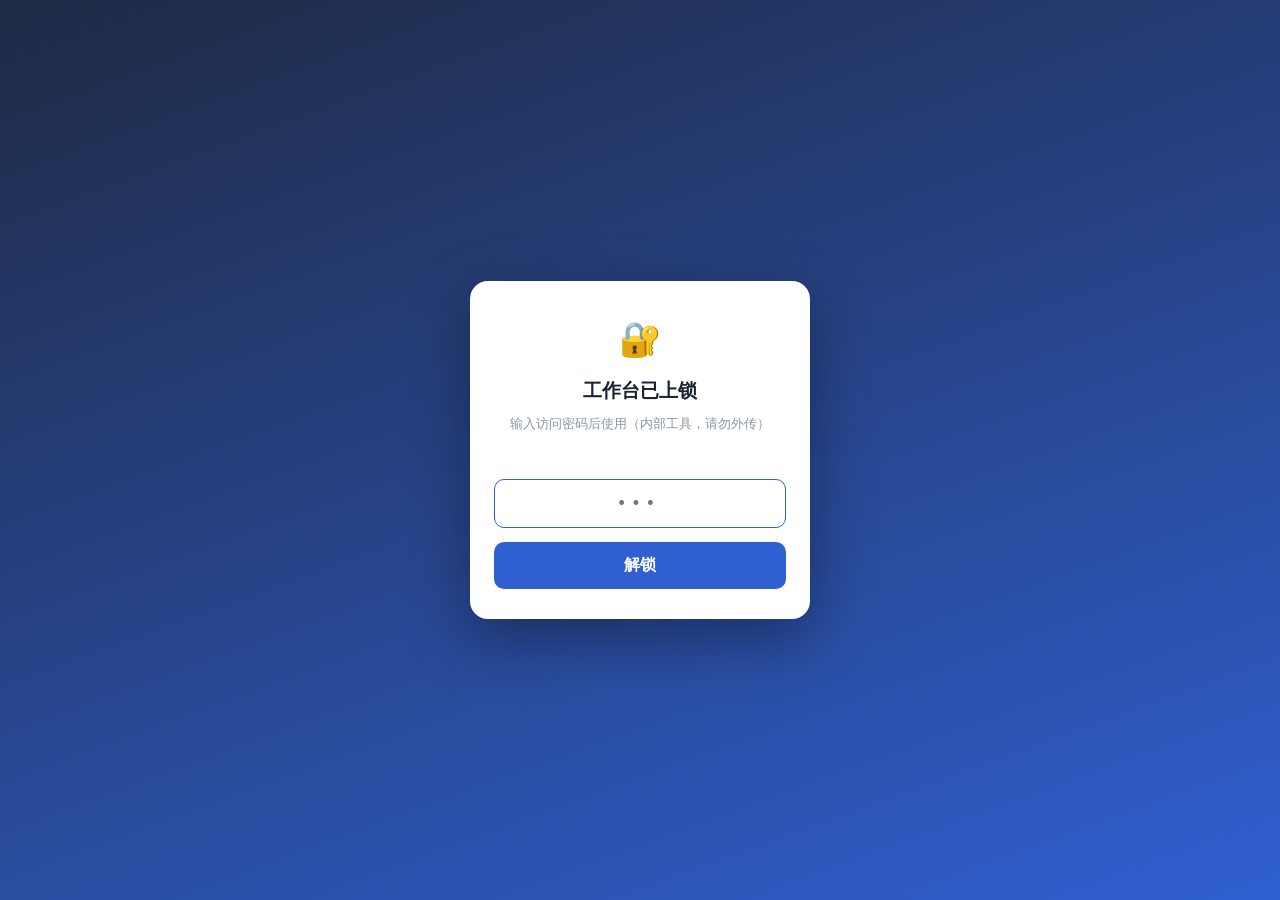
==== index.html @ 6a9ea615 "feat: 家长需求扩充(44钩子+9季节阶段) + 本周焦点覆盖层 + 每周自动更新自动化" ====
<!DOCTYPE html>
<html lang="zh-CN">
<head>
<meta charset="UTF-8">
<meta name="viewport" content="width=device-width,initial-scale=1,viewport-fit=cover">
<title>亿领智作台</title>
<link rel="stylesheet" href="assets/style.css">
</head>
<body>

<header class="top">
  <div class="wrap">
    <div class="brand">
      <span class="logo">YL</span>
      <div>
        <h1>亿领智作台</h1>
        <p>老闫物理 × 张姐规划 ｜ 内容生产 · 选题 · 脚本 · 合规 ｜ 内部提效，请勿外传</p>
      </div>
    </div>
    <div class="today" id="today"></div>
    <button class="lock-btn" id="relockBtn">🔒 锁定</button>
  </div>
</header>

<nav class="nav">
  <div class="wrap navwrap">
    <button class="tab on" data-v="home">首页 · 今日行动</button>
    <button class="tab" data-v="zoneA">物理中心</button>
    <button class="tab" data-v="politics">政治中心</button>
    <button class="tab" data-v="eduplan">升学规划中心</button>
    <button class="tab" data-v="factory">脚本工厂</button>
    <button class="tab" data-v="live">直播工作台</button>
    <button class="tab" data-v="school">太原教育情报站</button>
    <button class="tab" data-v="collect">学校情报采集</button>
    <button class="tab" data-v="copy">文案中心</button>
    <button class="tab" data-v="moment">朋友圈</button>
    <button class="tab" data-v="fav">★收藏 <span id="favCount" class="badge fav-c"></span></button>
    <button class="tab" data-v="hub">公共中台</button>
  </div>
</nav>

<main class="wrap">
  <section id="home" class="view on"></section>
  <section id="zoneA" class="view"></section>
  <section id="politics" class="view"></section>
  <section id="eduplan" class="view"></section>
  <section id="factory" class="view"></section>
  <section id="live" class="view"></section>
  <section id="school" class="view"></section>
  <section id="collect" class="view"></section>
  <section id="copy" class="view"></section>
  <section id="moment" class="view"></section>
  <section id="fav" class="view"></section>
  <section id="hub" class="view"></section>
</main>

<footer class="ft">
  <div class="wrap">
    <p>架构：1 统一入口 + 3 大业务模块（物理 / 政治 / 升学）+ 1 公共中台 ｜ 数据来源：7 本运营手册 + 战略决策 + 每日热点 ｜ 自用，勿外传</p>
    <p class="warn">身份红线：对外身份仅为「太原初高中物理老师 / 教育咨询」，任何内容不得出现工作单位信息。</p>
  </div>
</footer>

<button class="draft-fab" id="draftFab">📋 成稿 <span id="draftCount">0</span></button>
<div class="draft-panel hide" id="draftPanel">
  <div class="draft-head">
    <span>📋 我的成稿箱</span>
    <span class="muted" style="font-size:12px">点开任意成稿 → 复制 / 下载，按类型分好、不覆盖</span>
    <span class="draft-head-btns"><button class="btn s o" id="draftMerge">🧩 合并全部</button><button class="btn s x" id="draftClear">清空</button><button class="btn s" id="draftClose">收起</button></span>
  </div>
  <div class="draft-list" id="draftList"></div>
</div>
<div class="toast" id="toast"></div>

<div class="lock-overlay" id="lockOverlay">
  <div class="lock-box">
    <div class="lk">🔐</div>
    <h3>工作台已上锁</h3>
    <p>输入访问密码后使用（内部工具，请勿外传）</p>
    <div class="lock-err" id="lockErr"></div>
    <input id="lockInput" type="password" inputmode="numeric" pattern="[0-9]*" placeholder="•••" autocomplete="off">
    <button id="lockBtn">解锁</button>
  </div>
</div>

<div class="lock-overlay hide" id="addHotOverlay">
  <div class="lock-box" style="max-width:480px;text-align:left">
    <h3>➕ 我刷到的热点</h3>
    <p class="muted" style="margin:2px 0 12px">只填「看到了什么」，剩下的交给 AI 搜索补齐（存本机后点「🤖 AI补全」发我就行）。</p>
    <div id="addHotForm" class="form2">
      <label class="fld"><span>看到了什么 *</span><input data-k="ah-title" placeholder="如：太原中考补报8/7截止"></label>
      <label class="fld"><span>从哪个平台刷到的</span><select data-k="ah-src"><option value="">不清楚/其他</option><option value="抖音">抖音</option><option value="视频号">视频号</option><option value="小红书">小红书</option><option value="微博">微博</option><option value="公众号">公众号</option></select></label>
      <details class="more" style="margin:2px 0">
        <summary style="font-size:13px;color:var(--ink3);cursor:pointer">展开填更多（可选，不填也能存）</summary>
        <div style="margin-top:8px">
          <label class="fld"><span>账号</span><select data-k="ah-zone"><option value="B">张姐规划 B</option><option value="A">老闫物理 A</option><option value="AB">双号都可</option></select></label>
          <label class="fld"><span>优先级</span><select data-k="ah-pri"><option value="P1">P1 建议今天发</option><option value="P0">P0 必须今天发</option><option value="P2">P2 可发可不发</option></select></label>
          <label class="fld"><span>切入角度</span><input data-k="ah-angle" placeholder="政策解读/避坑/数据盘点"></label>
          <label class="fld"><span>关键数据</span><input data-k="ah-data" placeholder="分数线/时间/数字"></label>
          <label class="fld"><span>开场钩子</span><input data-k="ah-hook" placeholder="前3秒说的话，≤30字"></label>
          <label class="fld"><span>短视频选题</span><input data-k="ah-topic" placeholder="标题式"></label>
          <label class="fld"><span>直播主题</span><input data-k="ah-live" placeholder="直播讲什么"></label>
          <label class="fld" style="grid-column:1/3"><span>具体方案（可选·有就填，出稿直接带）</span><textarea data-k="ah-solution" rows="2" placeholder="①…②…③… 可落地的具体动作"></textarea></label>
          <label class="fld" style="grid-column:1/3"><span>底层逻辑/深度（可选）</span><input data-k="ah-depth" placeholder="为什么是这样的规律"></label>
        </div>
      </details>
    </div>
    <div class="row" style="margin-top:14px">
      <button class="btn" id="addHotSave">存本机</button>
      <button class="btn o" id="addHotSync">☁ 同步云端</button>
      <button class="btn x" id="addHotCancel">取消</button>
    </div>
  </div>
</div>

<div class="lock-overlay hide" id="addSchoolOverlay">
  <div class="lock-box" style="max-width:480px;text-align:left">
    <h3>➕ 我刷到的学校/教研动态</h3>
    <p class="muted" style="margin:2px 0 12px">填关键字段 → 存本机即可出稿；想让爱人也能用，点「☁ 同步云端」把代码发给我（AI）。</p>
    <div id="addSchoolForm" class="form2">
      <label class="fld"><span>学校/机构 *</span><input data-k="as-school" placeholder="如：山大附中 / 太原市教研科研中心"></label>
      <label class="fld"><span>类型</span><select data-k="as-type"><option value="edu">教育局/教研中心</option><option value="hs">高中名校</option><option value="ms">初中名校</option><option value="researcher">教研员观点</option></select></label>
      <label class="fld"><span>动态标题 *</span><input data-k="as-title" placeholder="如：XX校2026特长生招生启动"></label>
      <label class="fld"><span>账号</span><select data-k="as-zone"><option value="B">张姐规划 B</option><option value="A">老闫物理 A</option><option value="AB">双号都可</option></select></label>
      <label class="fld"><span>优先级</span><select data-k="as-pri"><option value="P1">P1 建议今天发</option><option value="P0">P0 必须今天发</option><option value="P2">P2 可发可不发</option></select></label>
      <label class="fld"><span>切入角度</span><input data-k="as-angle" placeholder="招生/命题风向/政策解读"></label>
      <label class="fld"><span>关键数据</span><input data-k="as-data" placeholder="时间/分数线/数字"></label>
      <label class="fld"><span>开场钩子</span><input data-k="as-hook" placeholder="前3秒说的话，≤30字"></label>
      <label class="fld"><span>短视频选题</span><input data-k="as-topic" placeholder="标题式"></label>
      <label class="fld"><span>直播主题</span><input data-k="as-live" placeholder="直播讲什么"></label>
      <label class="fld" style="grid-column:1/3"><span>具体方案（可选·有就填，出稿直接带）</span><textarea data-k="as-solution" rows="2" placeholder="①…②…③… 可落地的具体动作"></textarea></label>
      <label class="fld" style="grid-column:1/3"><span>底层逻辑/深度（可选）</span><input data-k="as-depth" placeholder="为什么是这样的规律"></label>
      <label class="fld"><span>来源</span><input data-k="as-src" placeholder="我刷到的/公众号/官网"></label>
    </div>
    <div class="row" style="margin-top:14px">
      <button class="btn" id="addSchoolSave">存本机</button>
      <button class="btn o" id="addSchoolSync">☁ 同步云端</button>
      <button class="btn x" id="addSchoolCancel">取消</button>
    </div>
  </div>
</div>

<div class="lock-overlay hide" id="schoolFillOverlay">
  <div class="lock-box" style="max-width:560px;text-align:left">
    <h3>📝 手动补全学校信息</h3>
    <p class="muted" style="margin:2px 0 12px">把你了解的信息填进去（或先点「🤖AI补全」生成模板再改），复制后发到对话里给我即可写入学校库。</p>
    <textarea id="schoolFillText" style="width:100%;height:260px;font-size:13px;font-family:monospace;padding:8px;border:1px solid #ccc;border-radius:8px"></textarea>
    <div class="row" style="margin-top:14px">
      <button class="btn o" onclick="copyText(document.getElementById('schoolFillText').value)">复制发我</button>
      <button class="btn x" onclick="closeSchoolFill()">关闭</button>
    </div>
  </div>
</div>

<script src="assets/data-core.js"></script>
<script src="assets/data-methods.js"></script>
<script src="assets/data-a.js"></script>
<script src="assets/data-physics-content.js"></script>
<script src="assets/data-politics.js"></script>
<script src="assets/data-eduplan.js"></script>
<script src="assets/data-tpl.js"></script>
<script src="assets/data-strategy.js"></script>
<script src="assets/data-today.js"></script>
<script src="assets/today-feed.js"></script>
<script src="assets/hot-events.js"></script>
<script src="assets/my-events.js"></script>
<script src="assets/school-news.js"></script>
  <script src="assets/school-shared.js"></script>
  <script src="assets/data-schools.js"></script>
  <script src="assets/data-taiyuan-geo.js"></script>
  <script src="assets/data-tier1.js"></script>
<script src="assets/data-calendar.js"></script>
  <script src="assets/data-rival.js"></script>
  <script src="assets/data-parent.js"></script>
  <script src="assets/data-parent-weekly.js"></script>
  <script src="assets/data-policy.js"></script>
<script src="assets/data-exam.js"></script>
<script src="assets/data-copy.js"></script>
<script src="assets/data-moment.js"></script>
<script src="assets/moments.js"></script>
<script src="assets/iterate-latest.js"></script>
<script src="assets/data-live.js"></script>
<script src="assets/data-iterate-override.js"></script>
<script src="assets/app.js"></script>
</body>
</html>
---- assets/style.css ----
/* 配色按八字：喜金水 → 白/靛蓝/银灰，避红橙黄棕 */
:root{
  --ink:#1a2230; --ink2:#4a5568; --ink3:#8b95a5;
  --blue:#2f5fd0; --blue-d:#1e3f95; --blue-l:#eaf0fd;
  --silver:#e6eaf0; --bg:#f5f7fa; --card:#fff;
  --line:#e2e7ef; --ok:#0f8a6a; --ok-l:#e6f6f1;
  --warn:#5a4fcf; --warn-l:#eeecfb;
}
*{box-sizing:border-box;margin:0;padding:0}
html,body{overflow-x:clip;width:100%}
body{
  font-family:-apple-system,BlinkMacSystemFont,"PingFang SC","Microsoft YaHei",sans-serif;
  background:var(--bg); color:var(--ink); line-height:1.7; font-size:15px;
  -webkit-font-smoothing:antialiased;
  -webkit-text-size-adjust:100%; text-size-adjust:100%;
}
.wrap{max-width:1180px;margin:0 auto;padding:0 20px}

/* header */
.top{background:linear-gradient(135deg,#1e3f95,#2f5fd0);color:#fff;padding:22px 0}
.top .wrap{display:flex;justify-content:space-between;align-items:center;gap:16px;flex-wrap:wrap}
.brand{display:flex;align-items:center;gap:14px}
.logo{width:46px;height:46px;border-radius:12px;background:rgba(255,255,255,.16);
  display:flex;align-items:center;justify-content:center;font-weight:700;font-size:17px;letter-spacing:1px;flex:0 0 auto}
.top h1{font-size:19px;font-weight:700;letter-spacing:.5px}
.top p{font-size:12.5px;opacity:.85;margin-top:2px}
.today{font-size:13px;background:rgba(255,255,255,.14);padding:7px 14px;border-radius:20px;white-space:nowrap}

/* nav */
.nav{background:var(--card);border-bottom:1px solid var(--line);position:sticky;top:0;z-index:50}
.navwrap{display:flex;gap:4px;overflow-x:auto;-webkit-overflow-scrolling:touch}
.navwrap::-webkit-scrollbar{display:none}
.tab{background:none;border:none;padding:14px 16px;font-size:14.5px;color:var(--ink2);
  cursor:pointer;white-space:nowrap;border-bottom:2.5px solid transparent;font-family:inherit;font-weight:500}
.tab.on{color:var(--blue);border-bottom-color:var(--blue);font-weight:700}
.tab:hover{color:var(--blue)}

/* view */
.view{display:none;padding:26px 0 50px}
.view.on{display:block}
h2.sec{font-size:17px;font-weight:700;margin:26px 0 14px;padding-left:11px;border-left:4px solid var(--blue)}
h2.sec:first-child{margin-top:4px}
.sub{font-size:13px;color:var(--ink3);margin:-8px 0 14px}

/* card */
.card{background:var(--card);border:1px solid var(--line);border-radius:12px;padding:18px;margin-bottom:14px}
.grid{display:grid;gap:14px}
.g2{grid-template-columns:repeat(2,1fr)}
.g3{grid-template-columns:repeat(3,1fr)}
.g4{grid-template-columns:repeat(4,1fr)}
@media(max-width:820px){.g2,.g3,.g4{grid-template-columns:1fr}}

.ct{font-size:15.5px;font-weight:700;margin-bottom:8px;display:flex;align-items:center;gap:8px;flex-wrap:wrap}
.cb{font-size:13.5px;color:var(--ink2)}
.cb li{margin:5px 0 5px 18px}

.pill{display:inline-block;font-size:11.5px;padding:2px 9px;border-radius:11px;
  background:var(--blue-l);color:var(--blue-d);font-weight:600}
.pill.g{background:var(--ok-l);color:var(--ok)}
.pill.p{background:var(--warn-l);color:var(--warn)}
.pill.s{background:var(--silver);color:var(--ink2)}

/* persona */
.pcard{background:var(--card);border:1px solid var(--line);border-radius:12px;overflow:hidden}
.phead{background:var(--blue-l);padding:14px 18px;border-bottom:1px solid var(--line)}
.phead h3{font-size:17px;color:var(--blue-d)}
.phead span{font-size:12.5px;color:var(--ink2)}
.pbody{padding:16px 18px}
.kv{display:flex;gap:10px;font-size:13.5px;margin:7px 0;align-items:flex-start}
.kv b{flex:0 0 62px;color:var(--ink3);font-weight:500}
.bio{background:var(--bg);border:1px dashed var(--line);border-radius:8px;padding:12px;margin:8px 0;
  font-size:13.5px;white-space:pre-wrap;position:relative}
.bio .bt{font-size:12px;color:var(--blue);font-weight:700;margin-bottom:6px}

/* filter */
.bar{display:flex;gap:8px;flex-wrap:wrap;margin-bottom:14px;align-items:center}
.fb{padding:6px 13px;border:1px solid var(--line);background:var(--card);border-radius:18px;
  font-size:13px;cursor:pointer;color:var(--ink2);font-family:inherit}
.fb.on{background:var(--blue);color:#fff;border-color:var(--blue)}
.search{flex:1;min-width:120px;padding:9px 13px;border:1px solid var(--line);border-radius:18px;
  font-size:16px;font-family:inherit;outline:none}
.search:focus{border-color:var(--blue)}

/* topic */
.tp{background:var(--card);border:1px solid var(--line);border-radius:11px;padding:15px;margin-bottom:11px}
.tp .th{display:flex;gap:7px;align-items:center;flex-wrap:wrap;margin-bottom:7px}
.tp h4{font-size:15px;font-weight:700;flex:1;min-width:200px}
.tp .hk{font-size:13.5px;color:var(--blue-d);background:var(--blue-l);padding:8px 11px;border-radius:7px;margin:7px 0}
.tp .bd{font-size:13px;color:var(--ink2)}
.tp .mt{font-size:12px;color:var(--ink3);margin-top:8px;display:flex;gap:12px;flex-wrap:wrap;
  border-top:1px dashed var(--line);padding-top:8px}

/* table */
table{width:100%;max-width:100%;border-collapse:collapse;font-size:13.5px}
th,td{word-break:break-word;overflow-wrap:anywhere}
th,td{padding:9px 11px;border:1px solid var(--line);text-align:left;vertical-align:top}
th{background:var(--blue-l);color:var(--blue-d);font-weight:600;white-space:nowrap}
.scroll{overflow-x:auto}

/* factory */
.fac{display:grid;grid-template-columns:260px 1fr;gap:16px}
@media(max-width:820px){.fac{grid-template-columns:1fr}}
.tlist button{display:block;width:100%;text-align:left;padding:11px 13px;margin-bottom:7px;
  border:1px solid var(--line);background:var(--card);border-radius:9px;font-size:13.5px;
  cursor:pointer;font-family:inherit;color:var(--ink2)}
.tlist button.on{background:var(--blue);color:#fff;border-color:var(--blue);font-weight:600}
.fld{margin-bottom:11px}
.fld label{display:block;font-size:12.5px;color:var(--ink3);margin-bottom:4px}
.fld input,.fld textarea,.fld select{width:100%;padding:10px 11px;border:1px solid var(--line);border-radius:7px;
  font-size:16px;font-family:inherit;outline:none;background:#fff}
.fld select{appearance:none;-webkit-appearance:none}
.fld input:focus{border-color:var(--blue)}
.btn{padding:9px 20px;background:var(--blue);color:#fff;border:none;border-radius:8px;
  font-size:14px;cursor:pointer;font-family:inherit;font-weight:600}
.btn:hover{background:var(--blue-d)}
.btn.s{padding:5px 12px;font-size:12px;font-weight:500}
.btn.o{background:var(--card);color:var(--blue);border:1px solid var(--blue)}
.out{background:#0f1724;color:#dfe6f0;border-radius:10px;padding:16px;font-size:13.5px;
  white-space:pre-wrap;line-height:1.85;margin-top:12px;font-family:"SF Mono",Menlo,monospace;
  max-height:520px;overflow:auto}

/* redline */
.rl{border-left:4px solid var(--warn);background:var(--warn-l);padding:13px 16px;border-radius:0 9px 9px 0;margin-bottom:11px}
.rl b{display:block;font-size:14.5px;color:var(--warn);margin-bottom:4px}
.rl p{font-size:13.5px;color:var(--ink2)}

/* sop */
.sop li{display:flex;gap:12px;padding:9px 0;border-bottom:1px dashed var(--line);font-size:13.5px;list-style:none;margin:0}
.sop li:last-child{border:none}
.sop .tm{flex:0 0 96px;color:var(--blue);font-weight:600;font-size:13px}

/* step */
.stp{position:relative;padding-left:26px;margin-bottom:16px}
.stp:before{content:'';position:absolute;left:6px;top:8px;width:9px;height:9px;border-radius:50%;background:var(--blue)}
.stp:after{content:'';position:absolute;left:10px;top:20px;bottom:-16px;width:1px;background:var(--line)}
.stp:last-child:after{display:none}

.ft{background:#101828;color:#98a2b3;padding:22px 0;font-size:12.5px;text-align:center}
.ft .warn{color:#f0c9c9;margin-top:6px}

.toast{position:fixed;bottom:32px;left:50%;transform:translateX(-50%) translateY(80px);
  background:var(--ink);color:#fff;padding:11px 22px;border-radius:24px;font-size:13.5px;
  opacity:0;transition:.3s;z-index:99;pointer-events:none}
.toast.on{opacity:1;transform:translateX(-50%) translateY(0)}
.toast.show{opacity:1;transform:translateX(-50%) translateY(0)}

/* ===== 今日行动台 ===== */
.today-banner{background:linear-gradient(135deg,var(--blue-l),#fff);border:1px solid var(--line);
  border-radius:12px;padding:16px 18px;margin-bottom:16px}
.today-banner .ct{margin-bottom:6px}
.rec{background:var(--card);border:1px solid var(--line);border-radius:12px;padding:15px 16px;
  margin-bottom:12px;border-left:4px solid var(--blue)}
.rec .rh{display:flex;gap:8px;align-items:center;flex-wrap:wrap;margin-bottom:6px}
.rec h4{font-size:15.5px;font-weight:700;flex:1;min-width:160px;margin:0}
.badge{font-size:11.5px;padding:2px 10px;border-radius:11px;font-weight:700;white-space:nowrap}
.badge.p0{background:var(--blue);color:#fff}
.badge.p1{background:var(--silver);color:var(--ink2)}
.badge.p2{background:var(--bg);color:var(--ink3);border:1px solid var(--line)}
.badge.zoneA{background:var(--blue-l);color:var(--blue-d)}
.badge.zoneB{background:var(--ok-l);color:var(--ok)}
.badge.mine{background:#fff0e6;color:#d2691e;border:1px solid #ffd9b3}
.badge.share{background:#eef4ff;color:var(--blue);border:1px solid #cfe0ff}
.badge.auto{background:var(--bg);color:var(--ink3);border:1px solid var(--line)}
.scl-group{margin:6px 0 18px}
.scl-gtitle{font-size:15px;font-weight:800;color:var(--blue-d);margin:10px 0 10px;padding-left:10px;border-left:4px solid var(--blue)}
.scl-group .grid.g2{margin-top:0}
.form2{display:grid;grid-template-columns:1fr 1fr;gap:10px 14px}
.fld>span{display:block;font-size:12.5px;color:var(--ink3);margin-bottom:4px}
.rec .why{font-size:13px;color:var(--warn);background:var(--warn-l);padding:7px 11px;
  border-radius:7px;margin:8px 0;line-height:1.6}
.rec .acts{display:flex;gap:8px;flex-wrap:wrap}

/* ===== 密码锁 ===== */
.lock-overlay{position:fixed;inset:0;z-index:9999;display:flex;align-items:center;justify-content:center;
  padding:24px;background:linear-gradient(160deg,#1f2a44,#2f5fd0)}
.lock-overlay.hide{display:none}
.lock-box{width:100%;max-width:340px;background:var(--card);border-radius:18px;padding:30px 24px;
  text-align:center;box-shadow:0 20px 60px rgba(0,0,0,.35)}
.lock-box .lk{font-size:34px;margin-bottom:6px}
.lock-box h3{margin:0 0 6px;font-size:19px;color:var(--ink)}
.lock-box p{margin:0 0 18px;font-size:13px;color:var(--ink3)}
.lock-box input{width:100%;box-sizing:border-box;padding:13px 14px;font-size:18px;text-align:center;
  letter-spacing:8px;border:1.5px solid var(--line);border-radius:10px;margin-bottom:6px;outline:none;
  -webkit-text-security:disc}
.lock-box input:focus{border-color:var(--blue)}
.lock-box button{width:100%;padding:13px;border:none;border-radius:10px;background:var(--blue);
  color:#fff;font-size:16px;font-weight:700;cursor:pointer;margin-top:8px}
.lock-err{color:#c0392b;font-size:13px;min-height:18px;margin-bottom:8px}
.shake{animation:shake .4s}
@keyframes shake{0%,100%{transform:translateX(0)}20%,60%{transform:translateX(-8px)}40%,80%{transform:translateX(8px)}}
.lock-btn{cursor:pointer;font-size:12px;color:var(--ink3);border:1px solid var(--line);
  background:var(--card);border-radius:8px;padding:4px 9px;margin-left:10px;white-space:nowrap}

/* ===== 成稿箱（全局累积，不覆盖） ===== */
.draft-fab{position:fixed;right:16px;bottom:20px;z-index:60;display:flex;align-items:center;gap:7px;
  background:var(--blue);color:#fff;border:none;border-radius:26px;padding:11px 17px;font-size:14px;
  font-weight:700;font-family:inherit;box-shadow:0 8px 22px rgba(47,95,208,.4);cursor:pointer}
.draft-fab span{background:rgba(255,255,255,.24);border-radius:13px;padding:1px 9px;font-size:13px;min-width:20px;text-align:center}
.draft-fab:active{transform:scale(.96)}
.draft-panel{position:fixed;left:0;right:0;bottom:0;z-index:80;max-height:74vh;background:var(--card);
  box-shadow:0 -10px 34px rgba(0,0,0,.2);border-top-left-radius:18px;border-top-right-radius:18px;
  display:flex;flex-direction:column;border-top:1px solid var(--line)}
.draft-panel.hide{display:none}
.draft-head{display:flex;align-items:center;gap:10px;padding:15px 18px;border-bottom:1px solid var(--line);
  font-weight:700;flex-wrap:wrap;background:var(--blue-l);border-radius:18px 18px 0 0}
.draft-head-btns{margin-left:auto;display:flex;gap:8px}
.draft-list{overflow-y:auto;padding:16px 18px;-webkit-overflow-scrolling:touch}
.draft-item{border:1px solid var(--line);border-radius:12px;padding:12px 13px;margin-bottom:13px;background:#fbfcff}
.draft-top{display:flex;align-items:center;gap:8px;margin-bottom:9px;flex-wrap:wrap}
.draft-title{font-weight:700;color:var(--ink)}
.draft-time{margin-left:auto;font-size:12px;color:var(--ink3);white-space:nowrap}
.draft-tag{font-size:12px;padding:2px 9px;border-radius:11px;color:#fff;font-weight:700;white-space:nowrap}
.dt-s{background:var(--blue)} .dt-l{background:#e67e22} .dt-m{background:#8e44ad}
.dt-c{background:#16a085} .dt-r{background:#c0392b}
.draft-text{width:100%;min-height:92px;border:1px solid var(--silver);border-radius:8px;padding:10px;
  font-size:16px;line-height:1.65;color:var(--ink);resize:vertical;box-sizing:border-box;font-family:inherit}
.draft-text:focus{outline:none;border-color:var(--blue)}
.live-card{margin:0 0 14px}
#live-out .live-card:first-child{margin-top:0}

/* ===== 手机端（≤560px）专项适配：消除自动缩放 + 白边 ===== */
@media(max-width:560px){
  .wrap{padding:0 14px}
  .top{padding:15px 0}
  .top .wrap{gap:10px}
  .top h1{font-size:16.5px}
  .top p{font-size:11px;line-height:1.45}
  .brand{gap:10px}
  .logo{width:38px;height:38px;font-size:14px}
  .today{font-size:11.5px;padding:5px 11px}
  .navwrap .tab{padding:12px 13px;font-size:13.5px}
  .view{padding:16px 0 70px}            /* 底部留白给成稿箱悬浮按钮 */
  .card{padding:15px}
  .form2{grid-template-columns:1fr}      /* 补录表单手机上单列，避免挤压溢出 */
  .tp h4,.rec h4{min-width:0}            /* 允许标题收缩，避免撑宽 */
  .search{min-width:0;font-size:16px}
  .bar{gap:7px}
  .fac{grid-template-columns:1fr}
  .out{font-size:13px;max-height:60vh}
  .draft-panel{max-height:80vh}
  .draft-text{font-size:16px}
  .fld input,.fld textarea,.fld select{font-size:16px}
}
/* ===== 太原教育情报站 ===== */
.subtabs{display:flex;flex-wrap:wrap;gap:7px;margin:12px 0 14px}
.subtab{font-family:inherit;font-size:13px;padding:8px 14px;border:1px solid var(--line);background:var(--card);color:var(--ink3);border-radius:20px;cursor:pointer;white-space:nowrap}
.subtab.on{background:var(--blue);color:#fff;border-color:var(--blue);font-weight:700}
.card.sch{padding:12px 13px}
.sch-top{display:flex;align-items:center;justify-content:space-between;gap:8px;margin-bottom:5px}
.sch-name{font-weight:800;font-size:15px;color:var(--ink)}
.sch-meta{font-size:12.5px;color:var(--ink3);margin-bottom:4px}
.sch-score{font-size:13px;color:var(--ink2);margin:3px 0}
.sch-score b{color:var(--blue);font-size:15px}
.sch-feat{font-size:12.5px;color:var(--ink3);margin-top:4px;line-height:1.5}
.card.key{padding:14px}
.t1{color:var(--blue);font-weight:700}
.t2{color:var(--ink3)}
.tpri{color:#8e44ad;font-weight:700}
.chip{display:inline-block;background:var(--blue-l);color:var(--blue);font-size:11.5px;padding:3px 8px;border-radius:10px;margin:3px 4px 0 0}
.kv{background:var(--blue-l);border-radius:10px;padding:10px 12px;font-size:13px;color:var(--ink2);margin:8px 0}
.kv b{color:var(--ink)}
.mini{font-family:inherit;font-size:13px;padding:6px 8px;border:1px solid var(--line);border-radius:8px;background:var(--card);color:var(--ink)}
.tablewrap{overflow-x:auto;-webkit-overflow-scrolling:touch}
.tbl{border-collapse:collapse;width:100%;font-size:13px;min-width:520px}
.tbl th,.tbl td{border:1px solid var(--line);padding:8px 9px;text-align:left;vertical-align:top}
.tbl th{background:var(--blue-l);color:var(--ink);font-weight:700;white-space:nowrap}
.tbl tbody tr:nth-child(odd){background:#fafbff}
/* ===== 地标图 ===== */
.map{position:relative;width:100%;height:520px;background:linear-gradient(135deg,#eef3fb,#e7eef9);border:1px solid var(--line);border-radius:14px;overflow:hidden;margin:6px 0 4px}
.map .dist{position:absolute;transform:translate(-50%,-50%);background:#fff;border:1.5px solid var(--silver);border-radius:9px;padding:4px 9px;font-size:12px;font-weight:700;color:var(--ink2);box-shadow:0 2px 6px rgba(0,0,0,.08);white-space:nowrap}
.map .pin{position:absolute;transform:translate(-50%,-50%);border:none;background:none;font-size:16px;line-height:1;cursor:pointer;padding:0;color:var(--blue)}
.map .pin.t1{color:var(--blue)}
.map .pin.t2{color:var(--ink3)}
.map .pin.tpri{color:#8e44ad}
.map .pin:hover{font-size:20px}
.dot{display:inline-block;width:10px;height:10px;border-radius:50%;margin:0 2px 0 8px;vertical-align:middle}
.dot.t1{background:var(--blue)} .dot.t2{background:var(--ink3)} .dot.tpri{background:#8e44ad} .dot.tpin{background:#16a085}
.mapwrap{width:100%;overflow:auto;margin:8px 0 2px}
.mapsvg{width:100%;max-width:780px;height:auto;display:block;margin:0 auto;background:linear-gradient(135deg,#eef4fb,#e8f0f7);border:1px solid var(--line);border-radius:14px}
.mapsvg .distg:hover path{filter:brightness(1.08)}
.mapsvg .distg.on path{stroke:#2c3e50;stroke-width:4}
.mapsvg text{pointer-events:none;user-select:none}
.mapfilter{display:flex;flex-wrap:wrap;align-items:center;gap:8px;margin:6px 0 2px}
.mf-label{font-size:13px;color:var(--ink3);margin-right:2px}
.mbtn{border:1px solid var(--line);background:#fff;color:var(--ink2);font-size:12px;padding:5px 12px;border-radius:14px;cursor:pointer;font-family:inherit;display:inline-flex;align-items:center}
.mbtn:hover{background:#f3f7fc}
.mbtn.on{background:var(--blue);color:#fff;border-color:var(--blue)}
.maplist{margin-top:10px}
.mlhead{font-size:13px;color:var(--ink2);margin:6px 0;font-weight:600}
.mlgrid{display:flex;flex-wrap:wrap;gap:7px}
.mltag{border:1px solid var(--line);background:#fff;color:var(--ink2);font-size:12px;padding:5px 11px;border-radius:13px;cursor:pointer;font-family:inherit;display:inline-flex;align-items:center;gap:5px}
.mltag:hover{background:#f3f7fc;border-color:var(--blue)}
.mapreal{color:#16a085;font-weight:600}
/* 家长需求周焦点 */
.pfocus{background:linear-gradient(135deg,#fff7e6,#fff3d6);border:1px solid #f0d693;border-radius:12px;padding:10px 14px;margin-bottom:10px}
.pf-head{font-size:14px;margin-bottom:6px;color:#8a5a00}
.pf-date{font-size:11px;color:#a07a2a;margin-left:4px}
.pf-auto{font-size:10px;background:#16a085;color:#fff;border-radius:8px;padding:1px 7px;margin-left:6px;vertical-align:middle}
.pf-list{display:flex;flex-wrap:wrap;gap:6px}
.pseason{background:#f3f7fc;border:1px solid var(--line);border-radius:10px;padding:8px 12px;margin-bottom:10px;font-size:13px}
.card.hot{border-color:#e67e22;box-shadow:0 0 0 2px rgba(230,126,34,.15)}
.hot-badge{font-size:11px;background:#e67e22;color:#fff;border-radius:8px;padding:1px 7px;margin-left:6px}
.rivalmeta{background:#f3f7fc;border:1px solid var(--line);border-radius:10px;padding:8px 12px;font-size:13px;color:var(--ink2);margin:4px 0 10px}
.grid.g3{display:grid;grid-template-columns:repeat(3,1fr);gap:10px}
@media(max-width:680px){ .grid.g3{grid-template-columns:repeat(2,1fr)} }
.badge.ok{background:#e8f8f0;color:#16a085;border:1px solid #b6e6d4}
.badge.warn{background:#fff6e6;color:#e67e22;border:1px solid #f5d9a8}
@media(max-width:560px){ .map{height:440px} .subtab{padding:7px 11px;font-size:12px} .card.key{padding:12px} }

/* ===== 情报站·全年时间轴 / 芯片变体 ===== */
.timeline{position:relative;margin:6px 0 4px;padding-left:18px}
.timeline:before{content:"";position:absolute;left:5px;top:4px;bottom:4px;width:2px;background:var(--line)}
.tl{position:relative;display:flex;align-items:flex-start;gap:10px;padding:7px 0}
.tl-dot{position:relative;flex:0 0 auto;width:11px;height:11px;border-radius:50%;margin-top:3px;background:var(--ink3)}
.tl-dot.t1{background:var(--blue)}
.tl-dot.tpri{background:#8e44ad}
.tl-dot.ok{background:var(--ok)}
.tl-dot.t2{background:var(--silver)}
.tl-b{font-size:13.5px;color:var(--ink);line-height:1.5}
.tl-b b{color:var(--ink)}
.chip.alt{background:var(--ok-l);color:var(--ok)}
.chip.ok{background:#eafaf1;color:#1e8e4e;border:1px solid #bfe9cf}

/* 收藏按钮 + 收藏数徽标 */
.favbtn{cursor:pointer;border:1px solid var(--line);background:#fff;color:#b8860b;font-size:12px;padding:5px 11px;border-radius:14px;margin-left:6px;white-space:nowrap;font-family:inherit}
.favbtn:hover{background:#fff8e6}
.favbtn.on{background:#fff3cd;border-color:#e6c200;color:#9a6b00;font-weight:600}
.badge.fav-c{background:var(--ok-l);color:var(--ok);border-radius:10px;padding:1px 7px;font-size:11px;margin-left:4px}
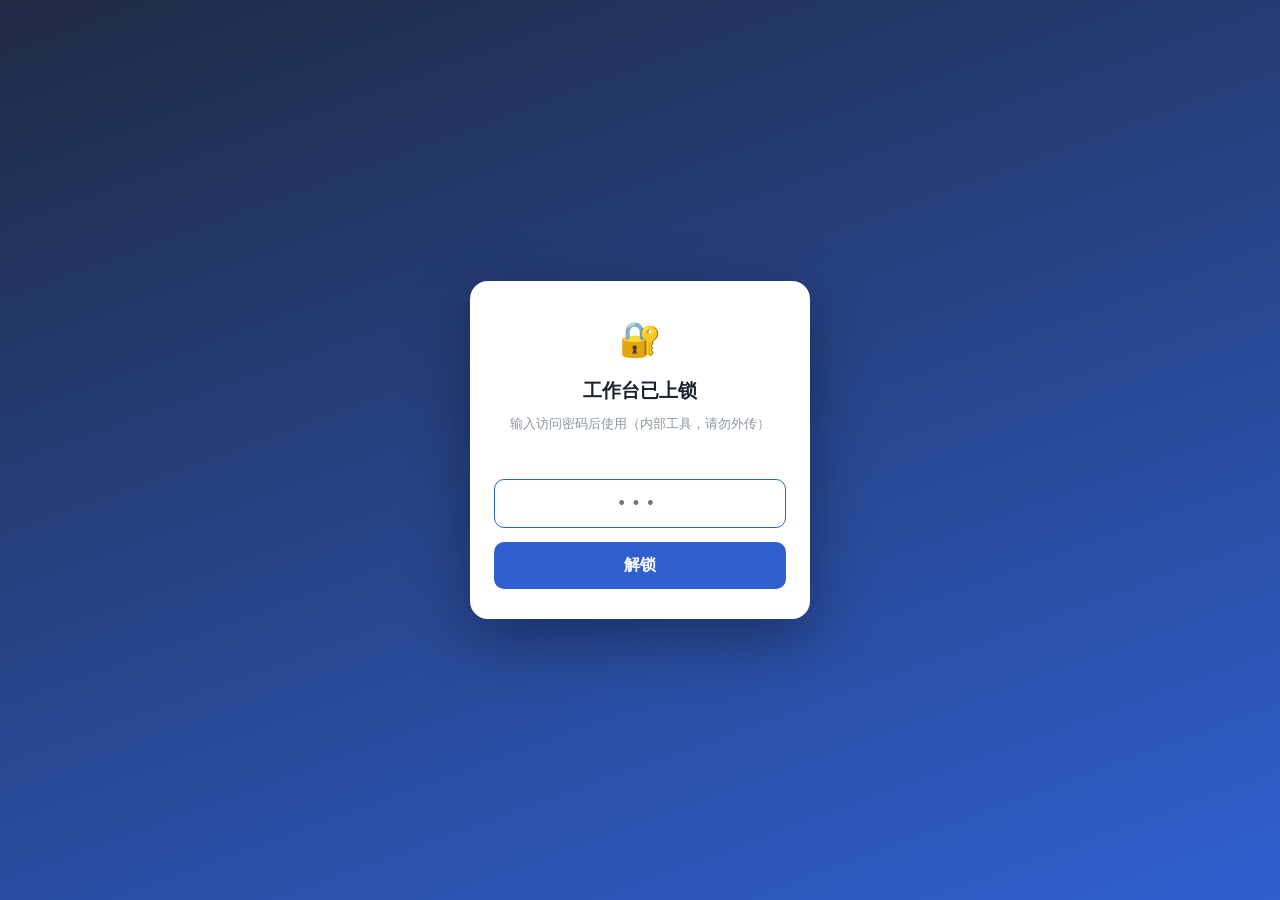
==== commit 60ac1af7: "feat: 升学规划中心去重(删重复热点/学校动态块) + 新增所有学校动态页(196校逐校追踪+昵称映射+区域兜底)" ====
--- a/index.html
+++ b/index.html
@@ -167,6 +167,7 @@
 <script src="assets/school-news.js"></script>
   <script src="assets/school-shared.js"></script>
   <script src="assets/data-schools.js"></script>
+  <script src="assets/data-school-aliases.js"></script>
   <script src="assets/data-taiyuan-geo.js"></script>
   <script src="assets/data-tier1.js"></script>
 <script src="assets/data-calendar.js"></script>
--- a/assets/style.css
+++ b/assets/style.css
@@ -326,3 +326,18 @@
 .favbtn:hover{background:#fff8e6}
 .favbtn.on{background:#fff3cd;border-color:#e6c200;color:#9a6b00;font-weight:600}
 .badge.fav-c{background:var(--ok-l);color:var(--ok);border-radius:10px;padding:1px 7px;font-size:11px;margin-left:4px}
+
+/* 所有学校动态（逐校追踪） */
+.alldyn-filter{display:flex;flex-wrap:wrap;gap:8px;align-items:center;margin:8px 0 14px}
+.alldyn-filter select,.alldyn-filter .mini{padding:5px 8px;border:1px solid var(--line);border-radius:8px;background:#fff;font-family:inherit;font-size:13px}
+.ad-chk{font-size:13px;color:var(--ink3);display:flex;align-items:center;gap:4px;cursor:pointer}
+.alldyn-list{display:flex;flex-direction:column;gap:8px}
+.schooldyn-card{border:1px solid var(--line);border-radius:12px;background:#fff;overflow:hidden}
+.sdc-head{display:flex;align-items:center;gap:8px;padding:10px 12px;cursor:pointer;background:#fafbfc}
+.sdc-head:hover{background:#f1f4f8}
+.sdc-head b{font-size:14px}
+.sdc-head .muted{font-size:12px}
+.ad-count{margin-left:auto;background:var(--ok-l);color:var(--ok);border-radius:10px;padding:1px 8px;font-size:11px;font-weight:600}
+.sdc-head .btn{margin-left:8px}
+.sdc-latest{margin:0;padding:6px 12px 0;font-size:13px;color:var(--ink3)}
+.sdc-body{padding:8px 12px 12px}
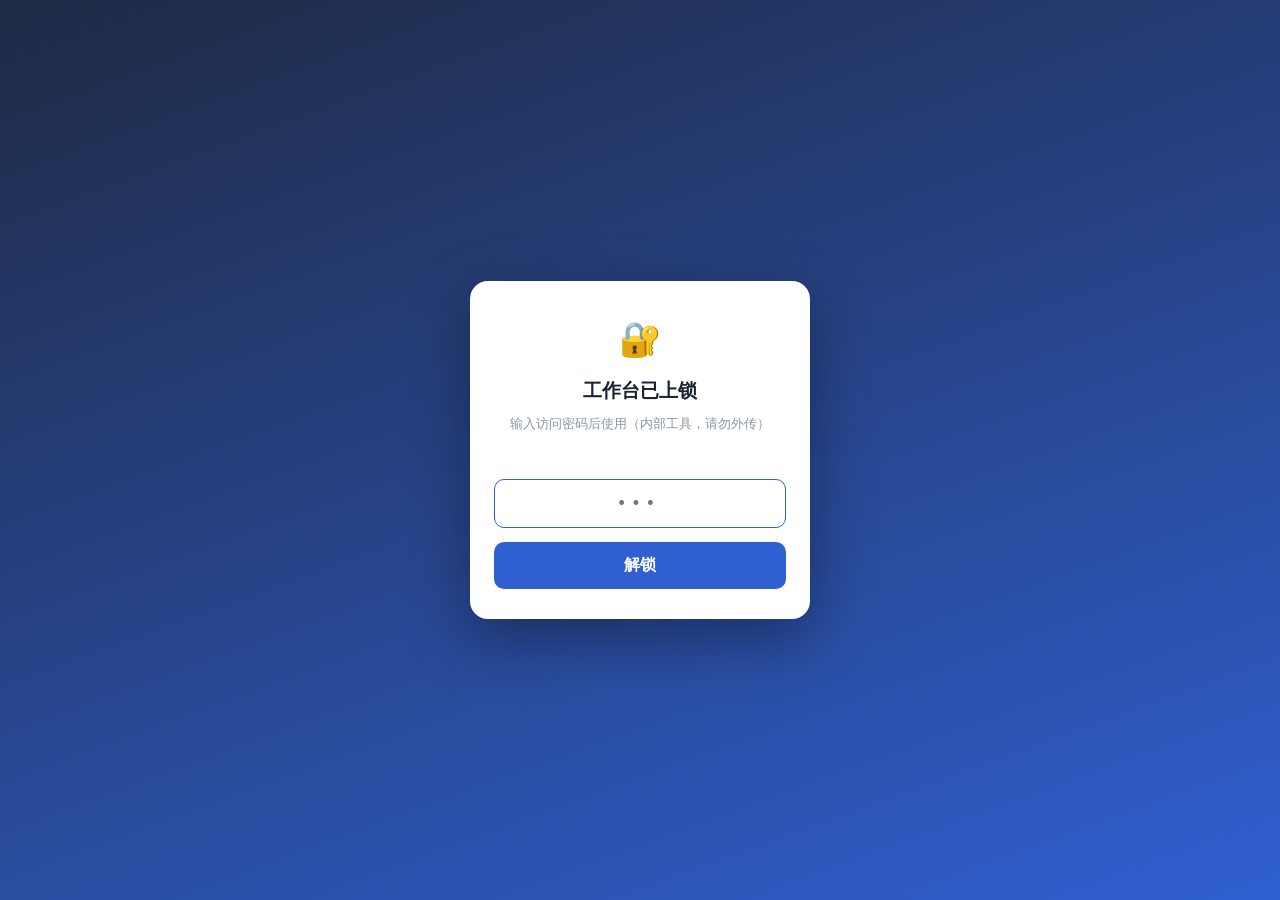
==== commit 8680e472: "feat: 接入三大新模块——中考三年分数线表(27校)+直播可打印手卡(8张)+公众号推文模板库(6类8篇)" ====
--- a/index.html
+++ b/index.html
@@ -181,6 +181,9 @@
 <script src="assets/moments.js"></script>
 <script src="assets/iterate-latest.js"></script>
 <script src="assets/data-live.js"></script>
+<script src="assets/data-livecard.js"></script>
+<script src="assets/data-article.js"></script>
+<script src="assets/data-scorelines.js"></script>
 <script src="assets/data-iterate-override.js"></script>
 <script src="assets/app.js"></script>
 </body>
--- a/assets/style.css
+++ b/assets/style.css
@@ -341,3 +341,41 @@
 .sdc-head .btn{margin-left:8px}
 .sdc-latest{margin:0;padding:6px 12px 0;font-size:13px;color:var(--ink3)}
 .sdc-body{padding:8px 12px 12px}
+
+/* 所有学校动态·逐校扫描覆盖条 */
+.alldyn-stat{background:linear-gradient(90deg,#eef4ff,#f7fbff);border:1px solid #d4e3ff;border-radius:10px;padding:8px 12px;margin:2px 0 10px;font-size:13px;color:#234}
+.alldyn-stat b{color:#1a5bd8}
+.alldyn-stat.muted{background:#f4f6f8;border-color:#e2e6ea;color:#667}
+
+/* 内容质量哨兵 */
+.qcbar{background:linear-gradient(90deg,#eafaf0,#f5fffa);border:1px solid #b9e6cd;border-radius:10px;padding:9px 13px;margin:8px 0 4px;font-size:13px;color:#1b4d33}
+.qcbar.warn{background:linear-gradient(90deg,#fff6e8,#fffdf7);border-color:#f0d4a0;color:#7a4d10}
+.qcbar b{font-weight:600}
+.qcbad{display:inline-block;margin-left:6px;padding:1px 7px;border-radius:9px;background:#ffe9e9;color:#c0392b;border:1px solid #f5c2c2;font-size:11px}
+.asol{margin-top:6px;padding:8px 10px;background:#f6f9ff;border-left:3px solid #4a86ff;border-radius:0 6px 6px 0;font-size:13px;line-height:1.75;color:#243}
+.asol b{color:#1a5bd8}
+
+/* 数据新鲜度哨兵 */
+.freshbar{background:linear-gradient(90deg,#eef7ff,#f8fcff);border:1px solid #cfe3f7;border-radius:10px;padding:9px 13px;margin:8px 0 4px;font-size:13px;color:#1c3a55}
+.freshbar b{color:#0f5ca8;font-weight:600}
+.freshbar.warn{background:linear-gradient(90deg,#fff8e9,#fffdf7);border-color:#f0d9a6;color:#7a5210}
+.freshbar.warn b{color:#a86b00}
+.freshbar.bad{background:linear-gradient(90deg,#ffeded,#fff7f7);border-color:#f3bcbc;color:#8c2020}
+.freshbar.bad b{color:#c0392b}
+.fbwarn{margin-top:6px;padding:7px 10px;background:#fff;border-left:3px solid #e05252;border-radius:0 6px 6px 0;font-size:12.5px;line-height:1.7;color:#7a2b2b}
+.badge.fresh-n{background:#e6f9ee;color:#12794a;border:1px solid #b6e8cd}
+.badge.fresh-c{background:#f1f3f6;color:#5a6673;border:1px solid #dde2e8}
+
+/* 直播手卡 */
+.livecard{page-break-inside:avoid;margin-bottom:10px}
+.lc-body{margin-top:8px}
+.lc-sec{margin-top:8px;padding-top:6px;border-top:1px dashed #e8edf3}
+.lc-sec b{color:#1a5bd8;font-size:13px}
+.lc-text{margin-top:4px;padding:8px 10px;background:#f6f9ff;border-left:3px solid #4a86ff;border-radius:0 6px 6px 0;font-size:13px;line-height:1.7;color:#243}
+.lc-list{font-size:13px;line-height:1.8;padding-left:18px;margin:4px 0}
+.btn.xs{padding:2px 8px;font-size:11px}
+@media print{
+  .tabbar,.banner,.qcbar,.freshbar,.btn,.subtab{display:none!important}
+  .livecard{border:1px solid #999!important;page-break-after:always}
+  .lc-body{display:block!important}
+}
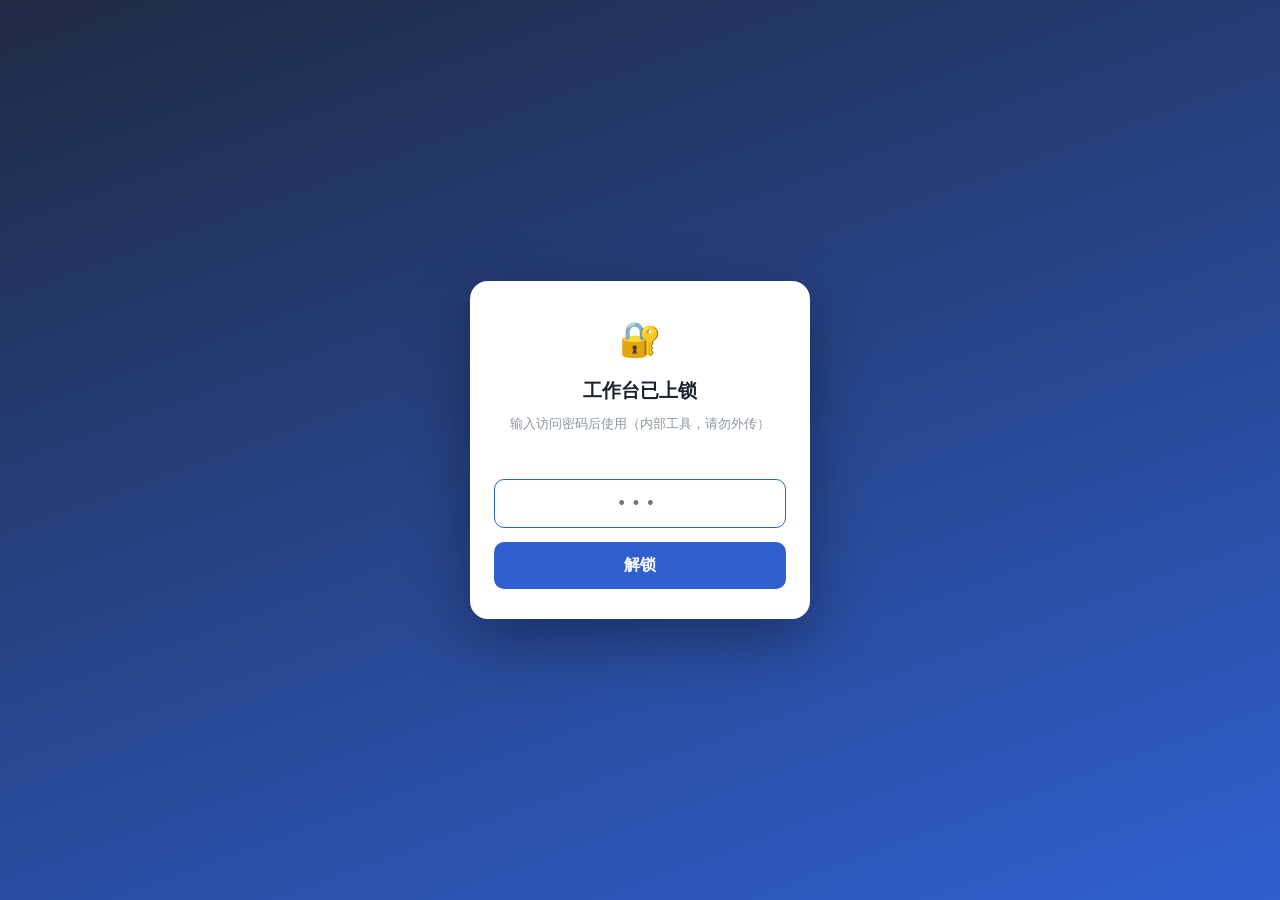
==== commit 4292dfab: "①补录太原市综合高级中学校(#118收尾) ②#113批量预生成缓冲(限流降级保底) ① 补录太原市综合高级中学校(s205): - 官方确认: 公办/小店区/许坦东街1号/普职融通试点(高中12轨+" ====
--- a/index.html
+++ b/index.html
@@ -36,6 +36,7 @@
     <button class="tab" data-v="moment">朋友圈</button>
     <button class="tab" data-v="fav">★收藏 <span id="favCount" class="badge fav-c"></span></button>
     <button class="tab" data-v="hub">公共中台</button>
+    <button class="tab" data-v="prebuf">📦 预生成缓冲</button>
   </div>
 </nav>
 
@@ -52,6 +53,7 @@
   <section id="moment" class="view"></section>
   <section id="fav" class="view"></section>
   <section id="hub" class="view"></section>
+  <section id="prebuf" class="view"></section>
 </main>
 
 <footer class="ft">
@@ -185,6 +187,7 @@
 <script src="assets/data-article.js"></script>
 <script src="assets/data-scorelines.js"></script>
 <script src="assets/data-iterate-override.js"></script>
+<script src="assets/data-buffer.js"></script>
 <script src="assets/app.js"></script>
 </body>
 </html>
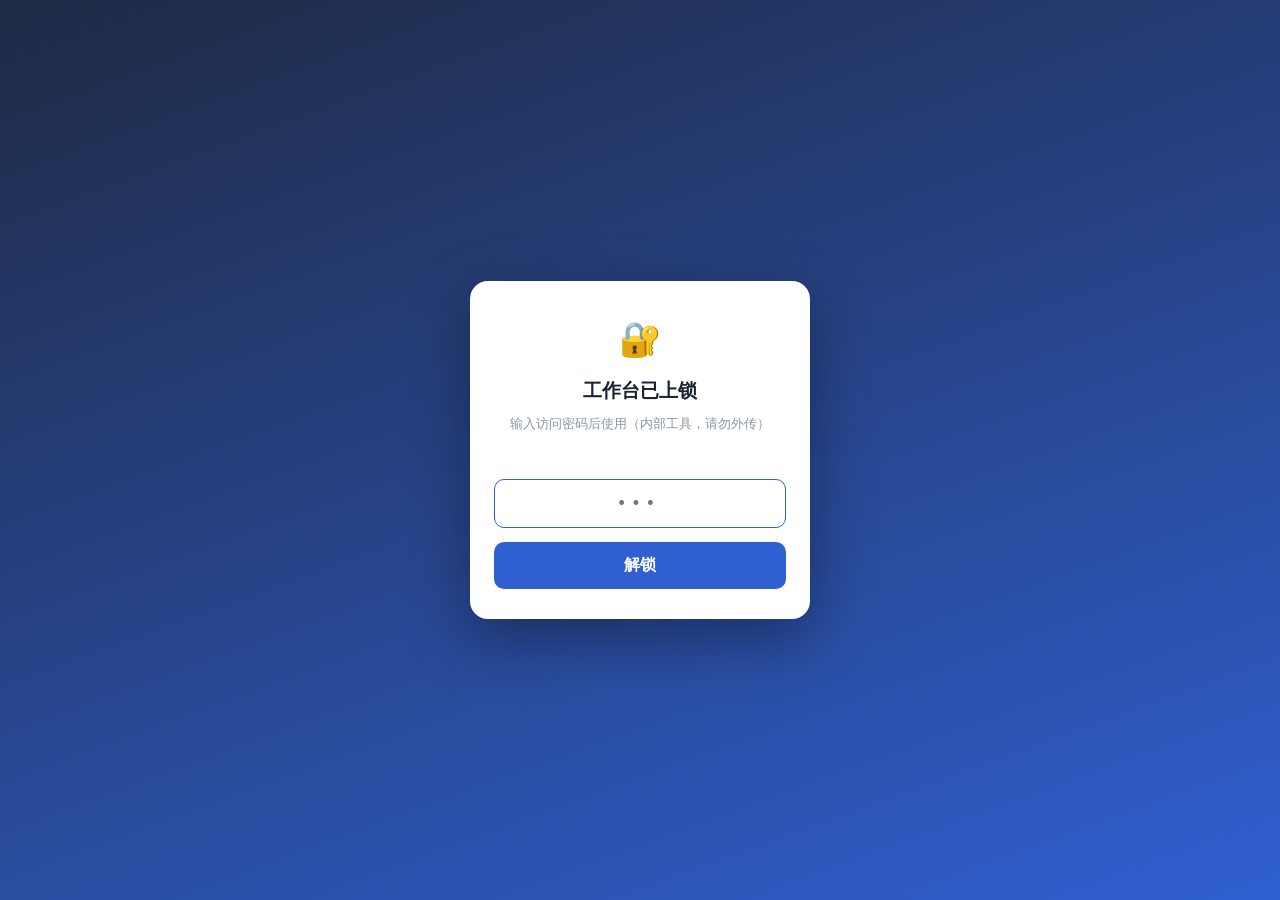
==== commit 269bff11: "weekly: 周迭代覆盖层更新 2026-08-09" ====
--- a/index.html
+++ b/index.html
@@ -24,7 +24,7 @@
 
 <nav class="nav">
   <div class="wrap navwrap">
-    <button class="tab on" data-v="home">首页 · 今日行动</button>
+    <button class="tab on" data-v="home">📊 今日推荐</button>
     <button class="tab" data-v="zoneA">物理中心</button>
     <button class="tab" data-v="politics">政治中心</button>
     <button class="tab" data-v="eduplan">升学规划中心</button>
@@ -37,6 +37,7 @@
     <button class="tab" data-v="fav">★收藏 <span id="favCount" class="badge fav-c"></span></button>
     <button class="tab" data-v="hub">公共中台</button>
     <button class="tab" data-v="prebuf">📦 预生成缓冲</button>
+    <button class="tab" data-v="draft">📝 待审箱 <span id="draftCount2" class="badge fav-c"></span></button>
   </div>
 </nav>
 
@@ -54,6 +55,7 @@
   <section id="fav" class="view"></section>
   <section id="hub" class="view"></section>
   <section id="prebuf" class="view"></section>
+  <section id="draft" class="view"></section>
 </main>
 
 <footer class="ft">
@@ -169,6 +171,7 @@
 <script src="assets/school-news.js"></script>
   <script src="assets/school-shared.js"></script>
   <script src="assets/data-schools.js"></script>
+  <script src="assets/data-school-history.js"></script>
   <script src="assets/data-school-aliases.js"></script>
   <script src="assets/data-taiyuan-geo.js"></script>
   <script src="assets/data-tier1.js"></script>
--- a/assets/style.css
+++ b/assets/style.css
@@ -379,3 +379,23 @@
   .livecard{border:1px solid #999!important;page-break-after:always}
   .lc-body{display:block!important}
 }
+
+/* 今日推荐流（大数据推荐你发什么） */
+.rec-note{font-size:12.5px;color:#5b6b7f;background:#eef3fb;border:1px solid #d6e4f5;border-radius:8px;padding:9px 12px;margin:10px 0 14px;line-height:1.6}
+.sig{font-size:11px;padding:2px 9px;border-radius:11px;font-weight:700;white-space:nowrap}
+.sig-hot{background:#fdeede;color:#c8741a;border:1px solid #f6cf9e}
+.sig-sch{background:#e8f1ff;color:#1a5bd8;border:1px solid #bcd6ff}
+.sig-plan{background:#eef3f8;color:#3a6ea5;border:1px solid #cfe0f0}
+.rectype{font-size:11.5px;color:#6b7785;margin-left:auto;padding:2px 9px;background:#f3f5f8;border-radius:8px}
+.card.rec{border-left:4px solid #3a6ea5}
+.card.rec .at{font-size:15px;font-weight:700;color:#1a3a6b;margin:6px 0 8px;line-height:1.5}
+
+/* 待审箱 / 推荐流增强 */
+.draft-st{font-size:11px;font-weight:700;padding:2px 8px;border-radius:11px;white-space:nowrap;margin-left:6px}
+.st-pending{background:#fff4e0;color:#b9770f;border:1px solid #f3d9a6}
+.st-sent{background:#e7f7ec;color:#1d8a4c;border:1px solid #b6e3c6}
+.draft-from{font-size:11px;color:#6b7785;background:#f3f5f8;padding:2px 8px;border-radius:8px;margin-left:4px}
+.dg-h{font-size:14px;font-weight:800;color:#1a3a6b;margin:18px 0 10px;padding-left:2px}
+.rec-done{border-left-color:#1d8a4c!important;opacity:.92}
+.rec-done .at{color:#1d8a4c}
+.sig-now{background:#ffe9ec;color:#d6336c;border:1px solid #f7c2cd;margin-left:6px}
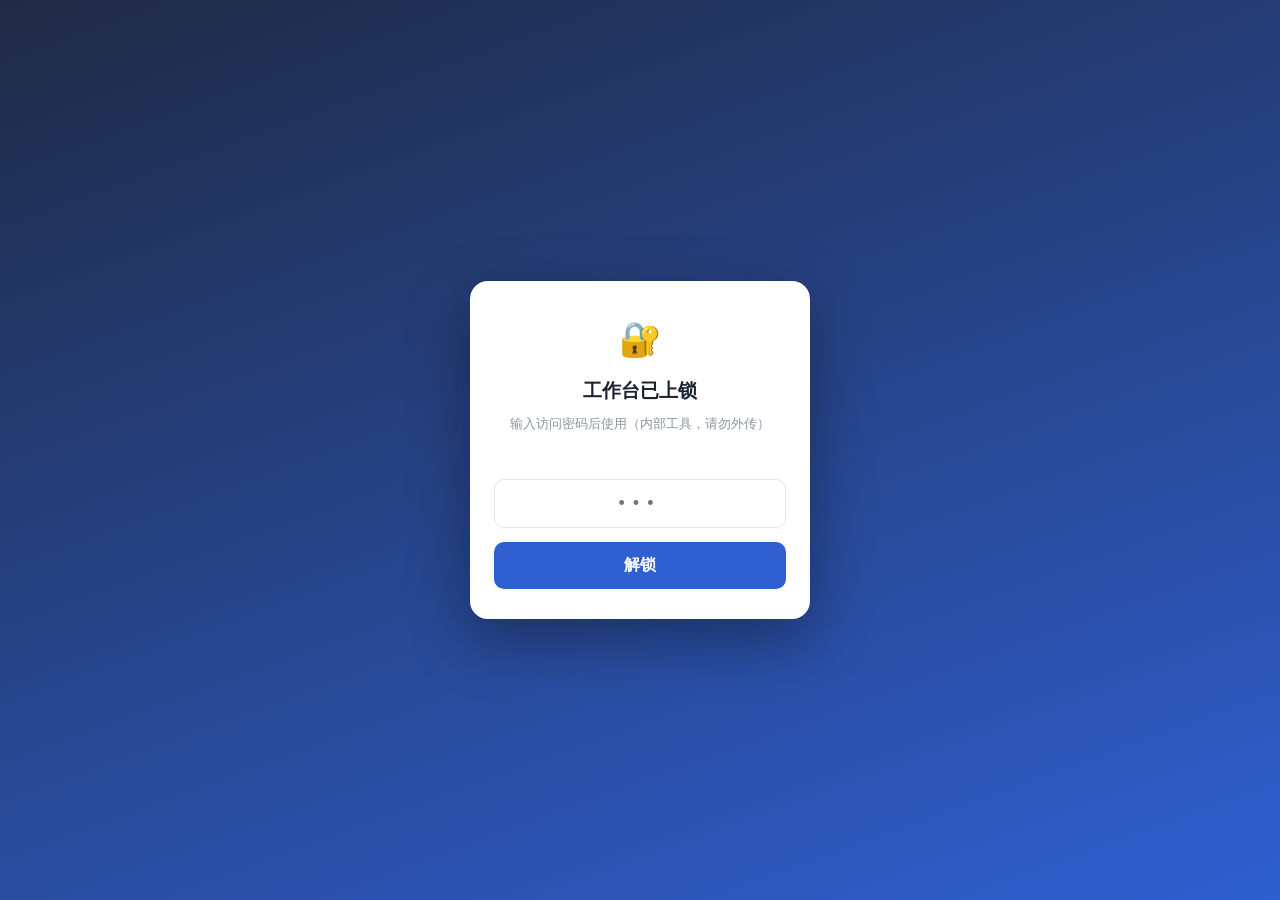
==== commit d197dc08: "weekly: 竞品雷达更新 2026-08-10" ====
--- a/index.html
+++ b/index.html
@@ -37,6 +37,7 @@
     <button class="tab" data-v="fav">★收藏 <span id="favCount" class="badge fav-c"></span></button>
     <button class="tab" data-v="hub">公共中台</button>
     <button class="tab" data-v="prebuf">📦 预生成缓冲</button>
+    <button class="tab" data-v="auto">⚙️ 自动化中心</button>
     <button class="tab" data-v="draft">📝 待审箱 <span id="draftCount2" class="badge fav-c"></span></button>
   </div>
 </nav>
@@ -56,6 +57,7 @@
   <section id="hub" class="view"></section>
   <section id="prebuf" class="view"></section>
   <section id="draft" class="view"></section>
+  <section id="auto" class="view"></section>
 </main>
 
 <footer class="ft">
--- a/assets/style.css
+++ b/assets/style.css
@@ -389,6 +389,10 @@
 .rectype{font-size:11.5px;color:#6b7785;margin-left:auto;padding:2px 9px;background:#f3f5f8;border-radius:8px}
 .card.rec{border-left:4px solid #3a6ea5}
 .card.rec .at{font-size:15px;font-weight:700;color:#1a3a6b;margin:6px 0 8px;line-height:1.5}
+.sig-now{background:#e6f9ef;color:#15803d;border:1px solid #a7e0bd}
+.draft-tag.tg-auto{background:#ede9fe;color:#6d28d9}
+.draft-tag.tg-a{background:#e0f2fe;color:#0369a1}
+.draft-tag.tg-b{background:#fef3c7;color:#b45309}
 
 /* 待审箱 / 推荐流增强 */
 .draft-st{font-size:11px;font-weight:700;padding:2px 8px;border-radius:11px;white-space:nowrap;margin-left:6px}
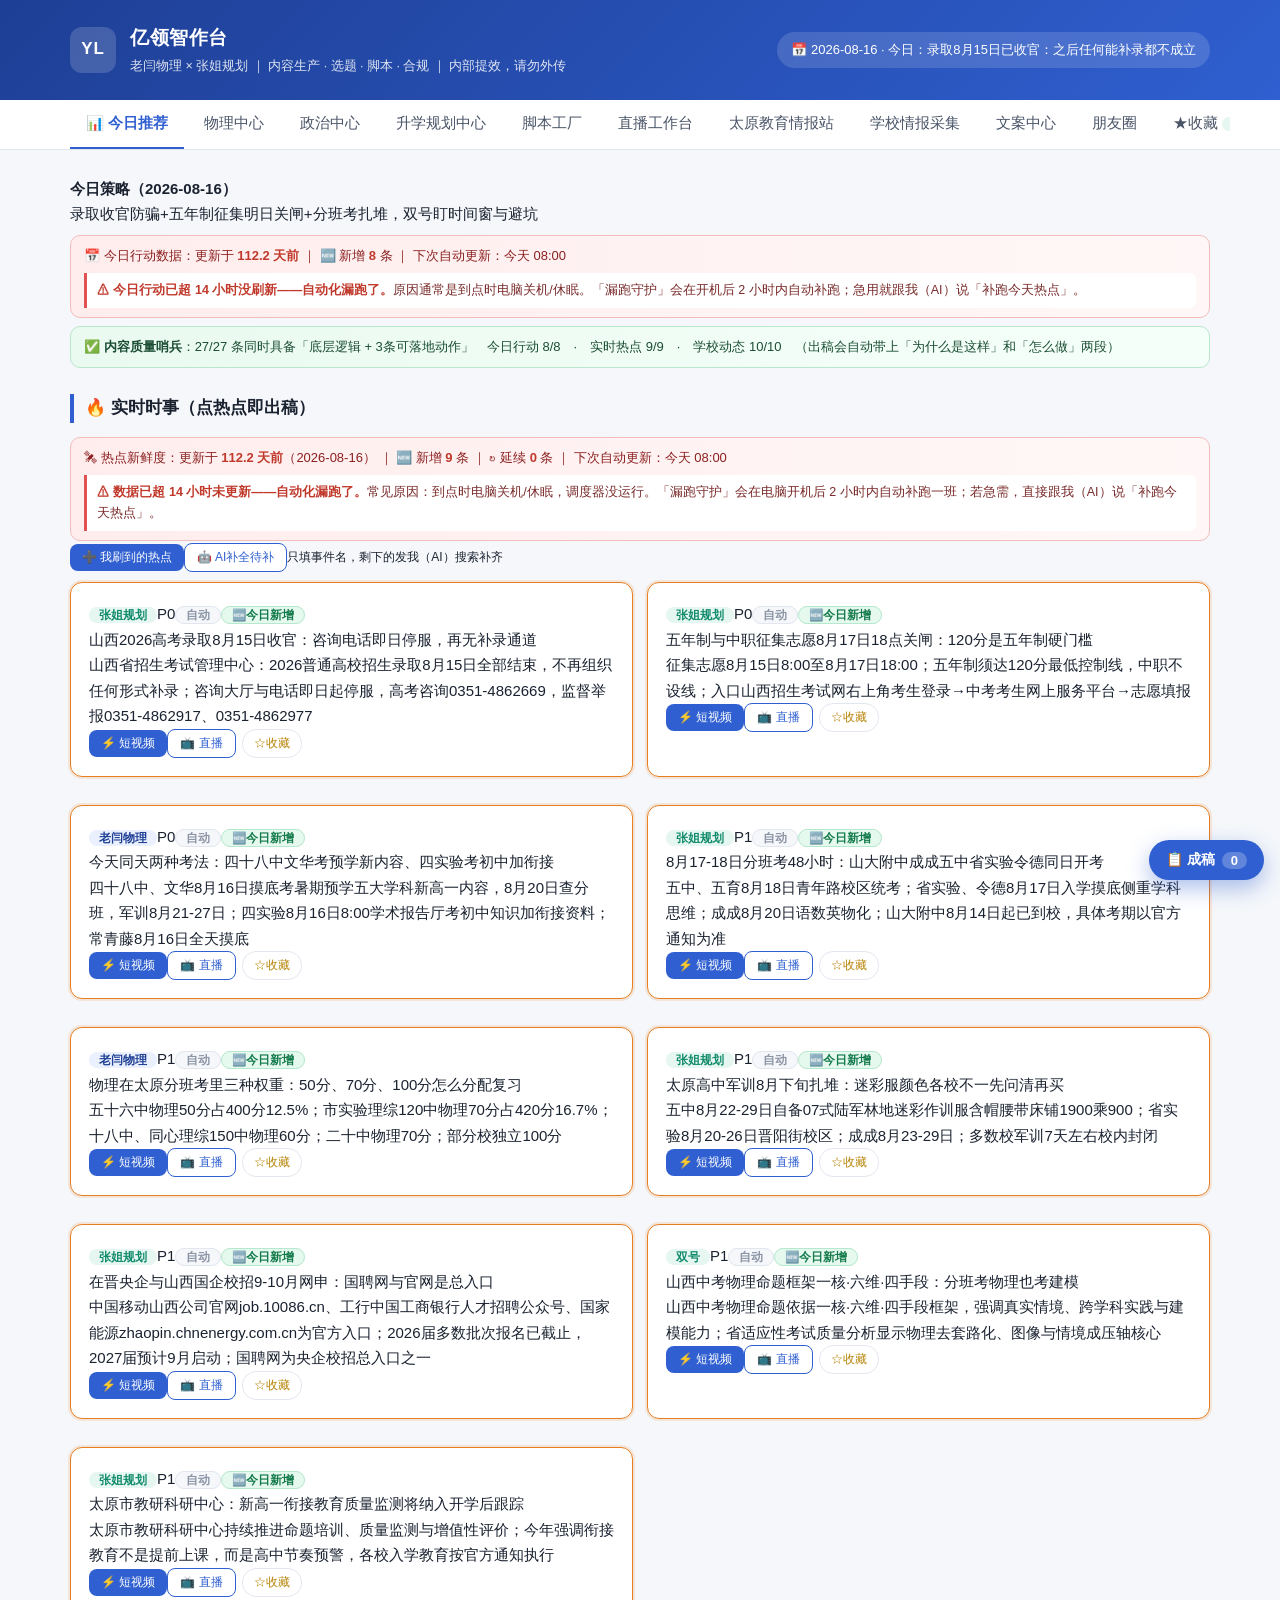
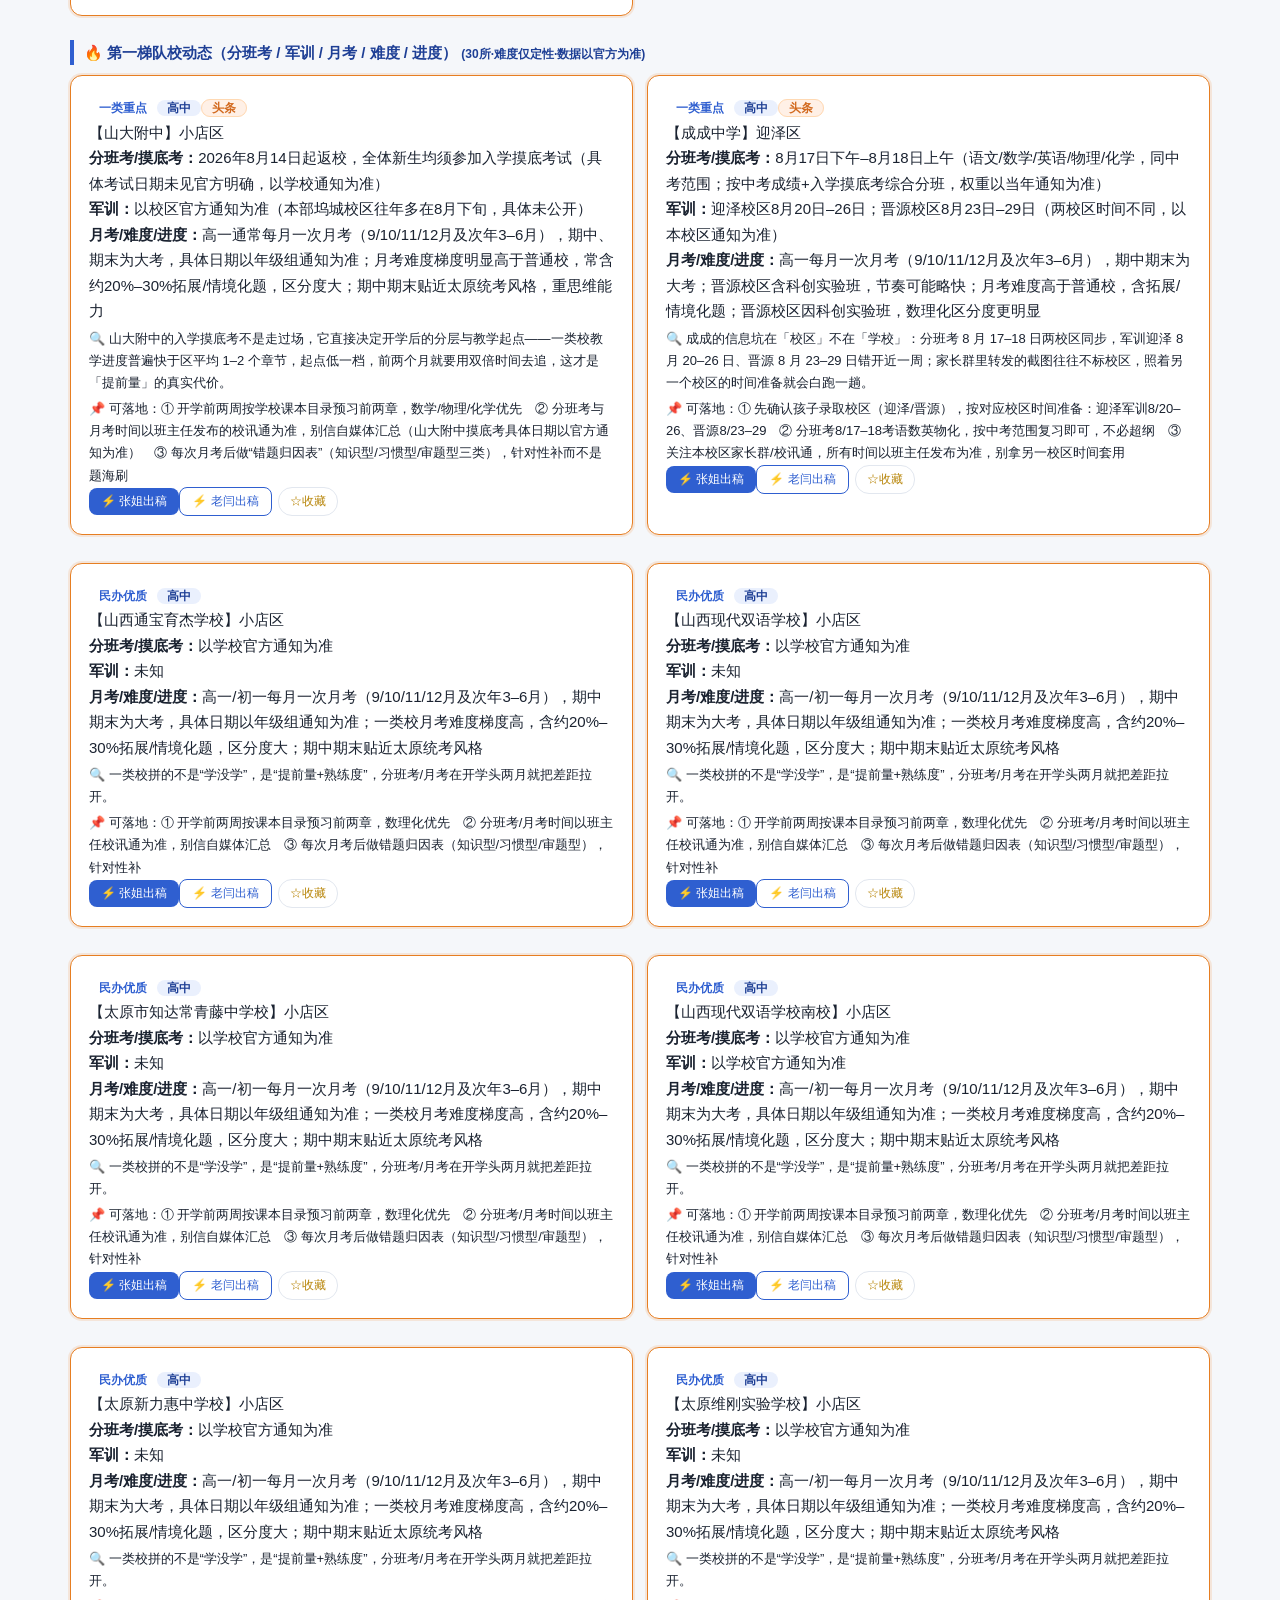
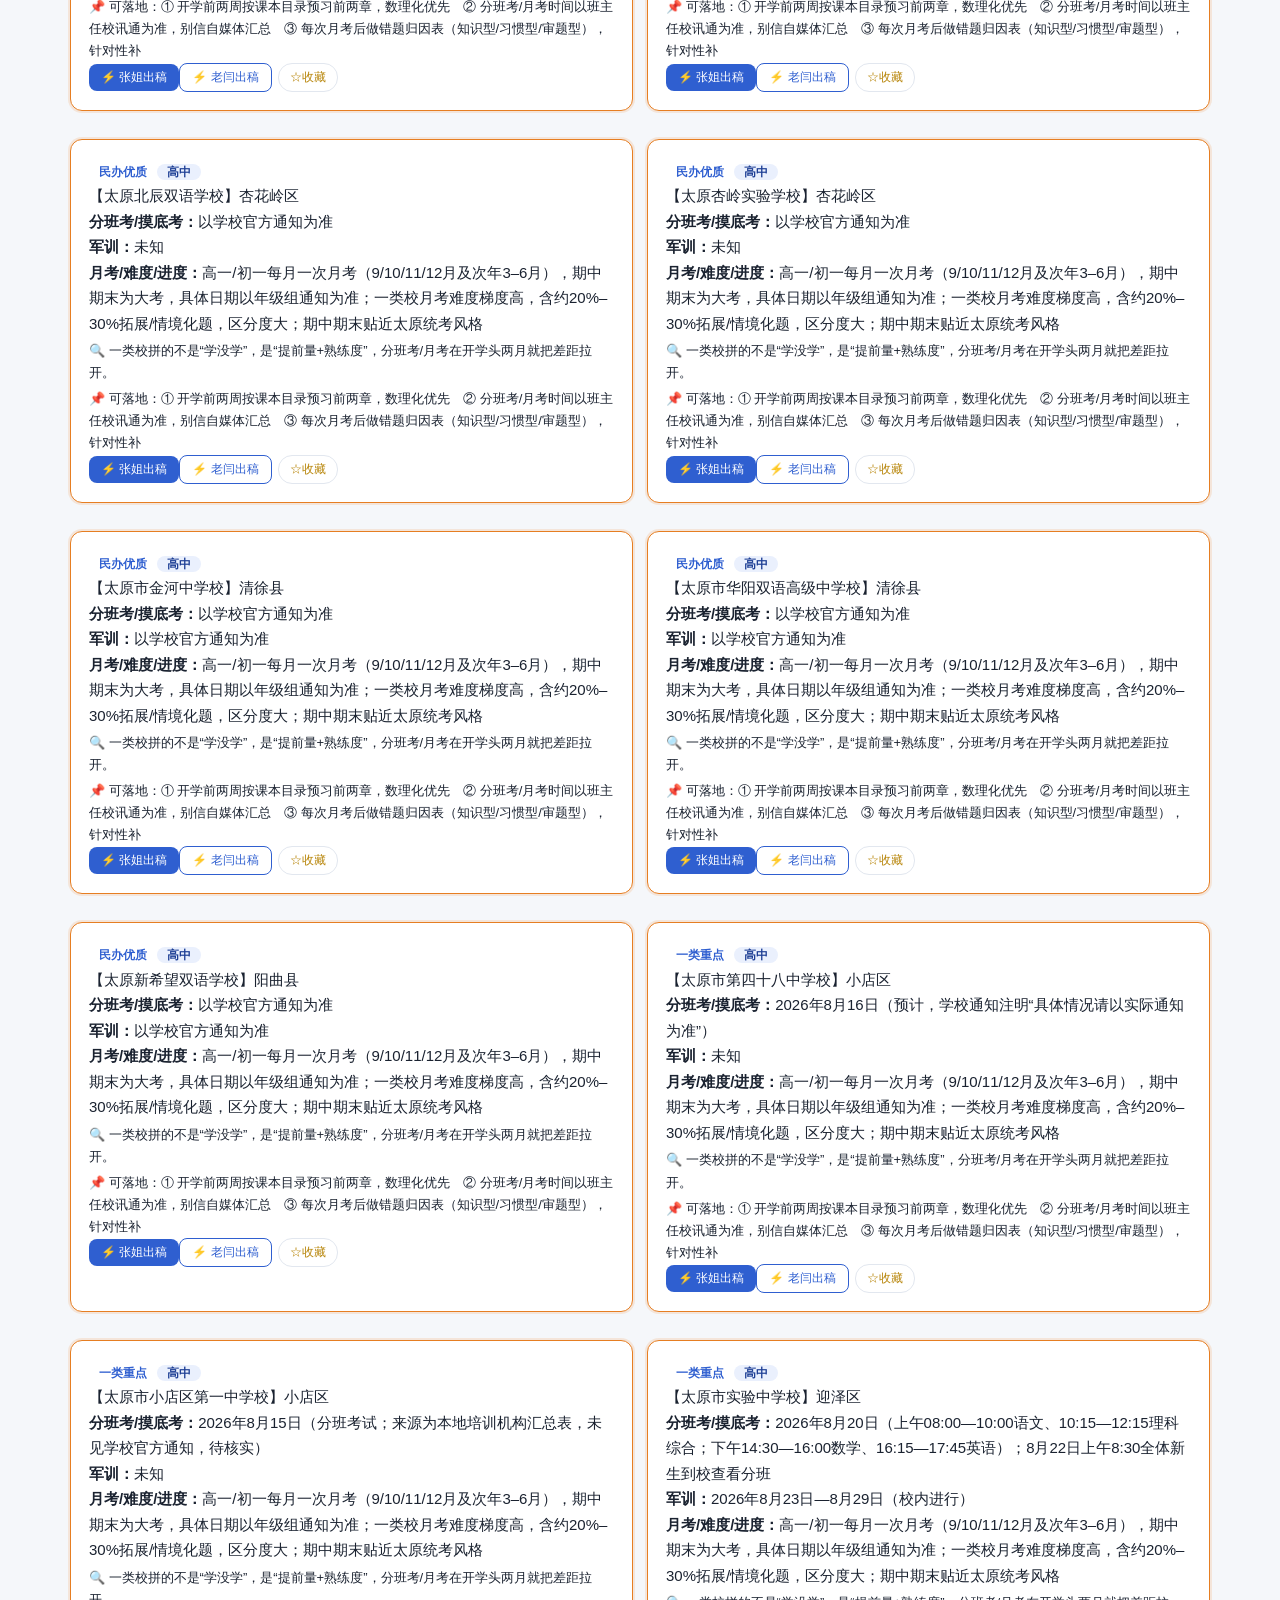
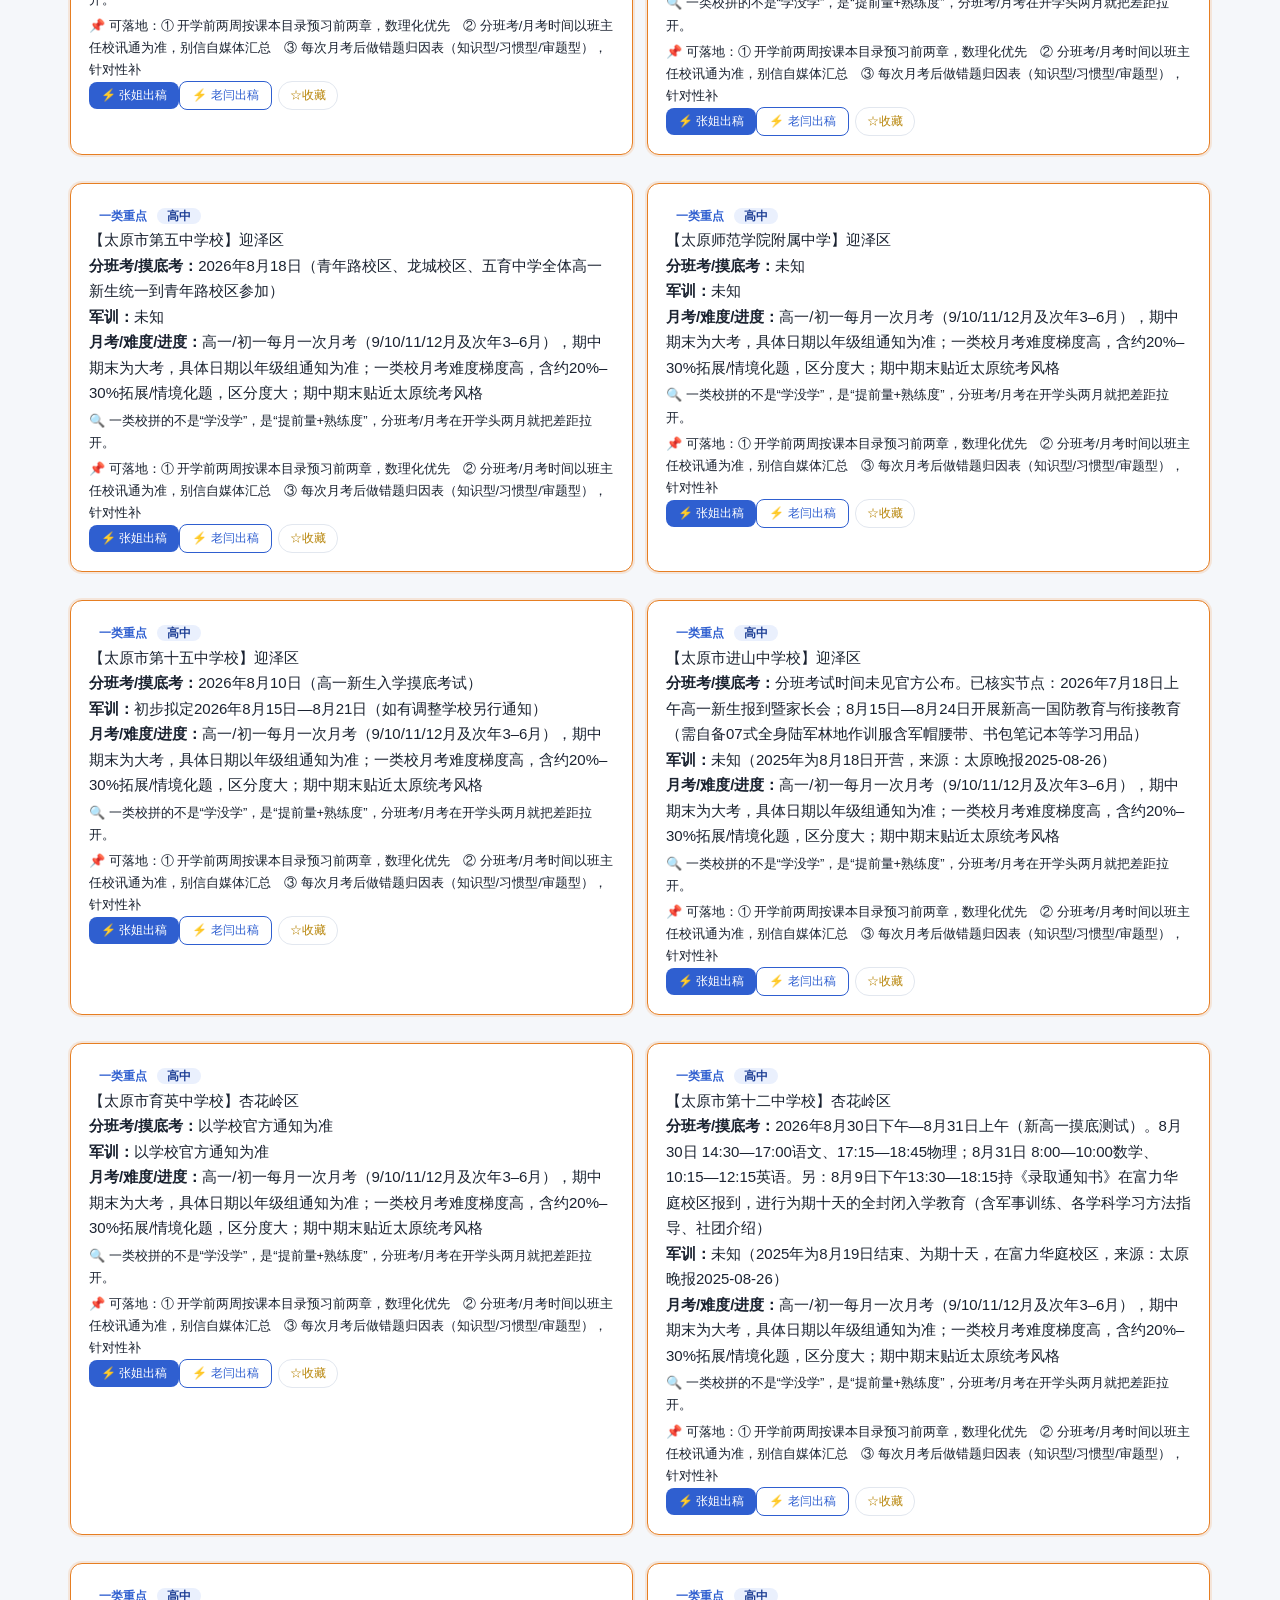
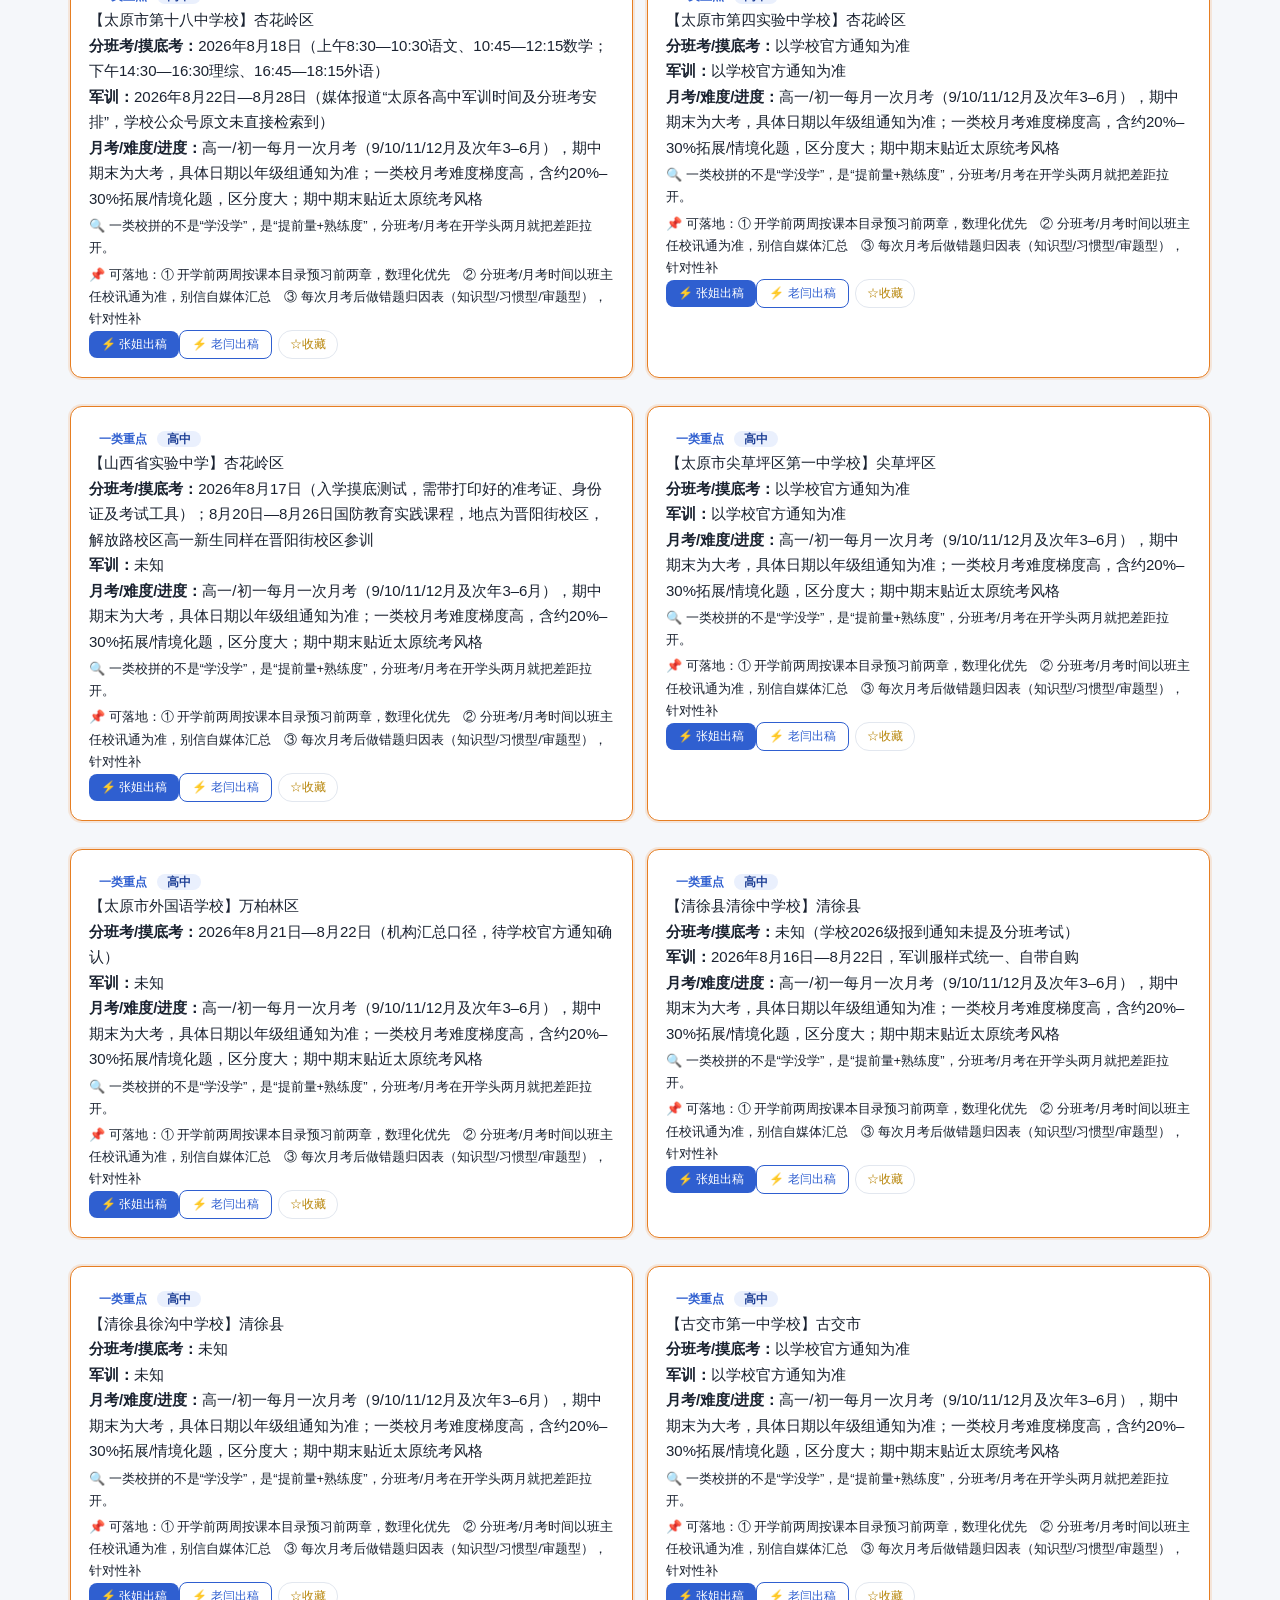
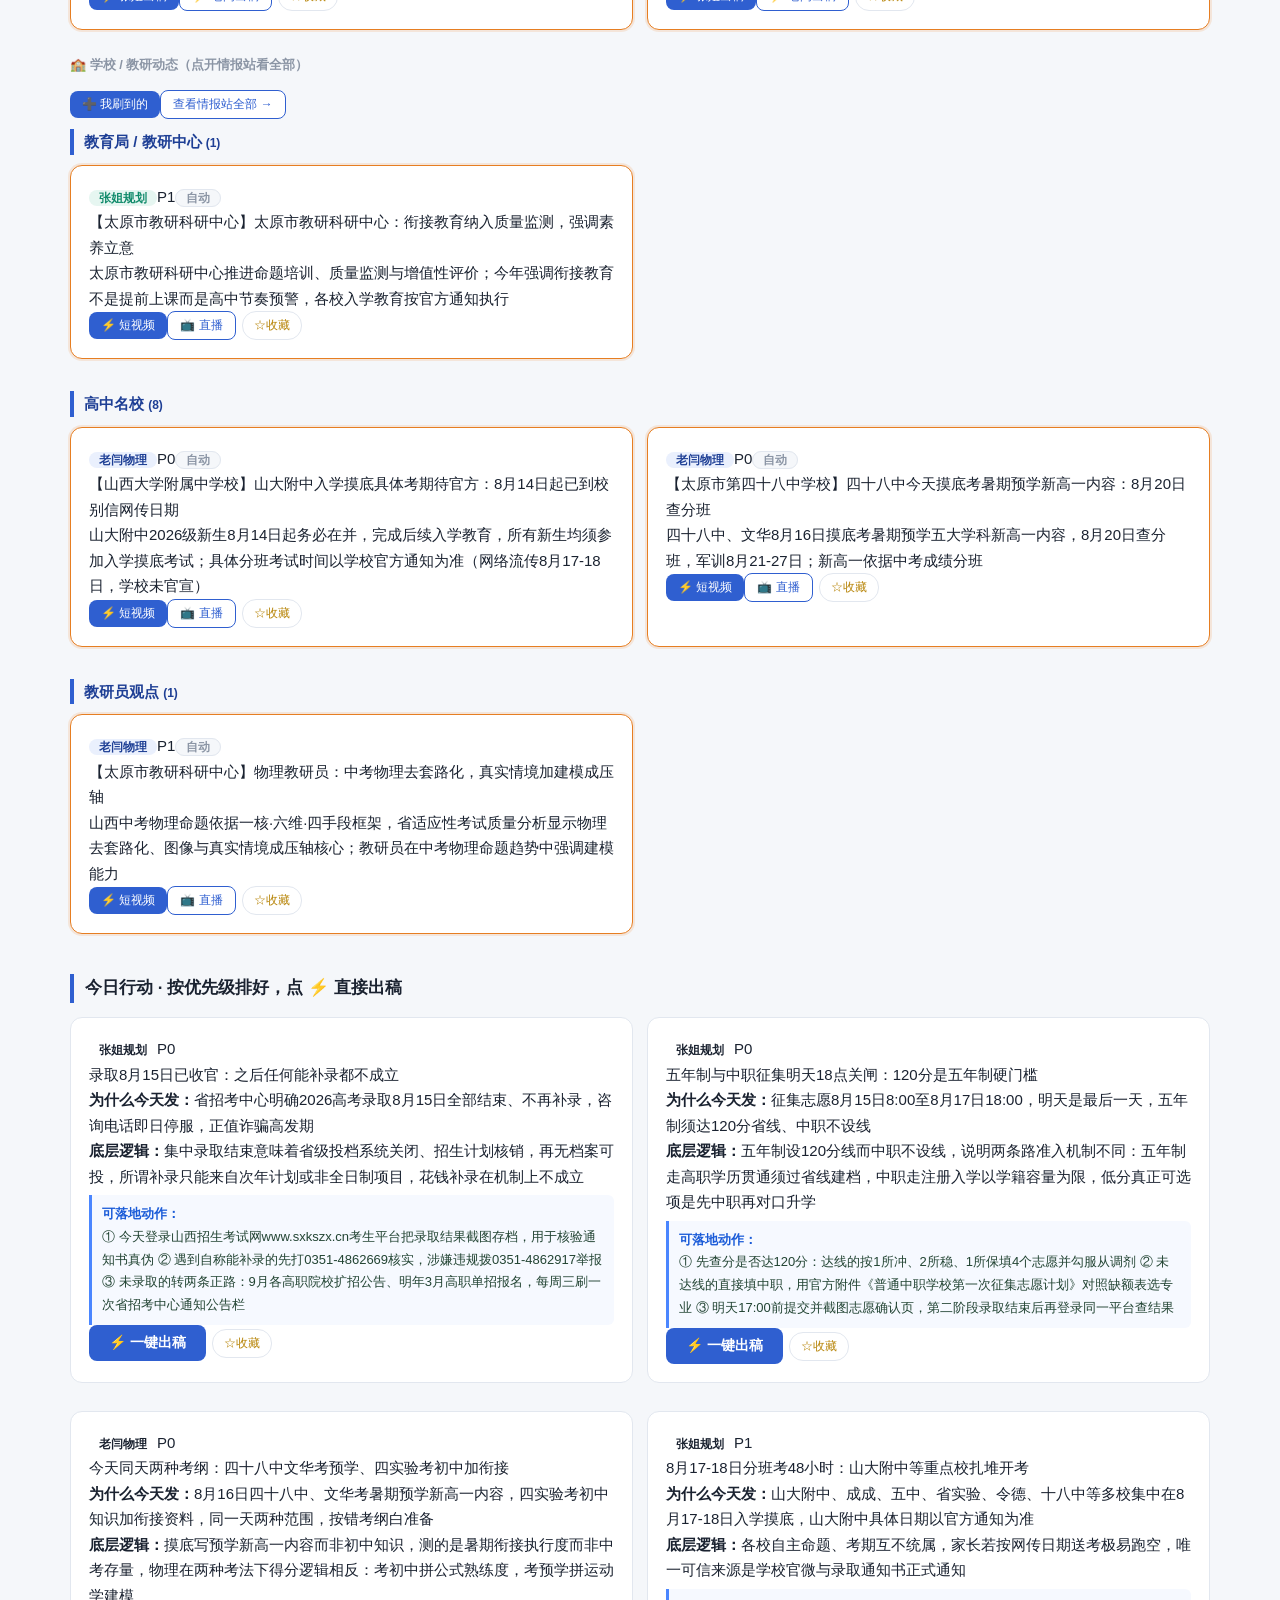
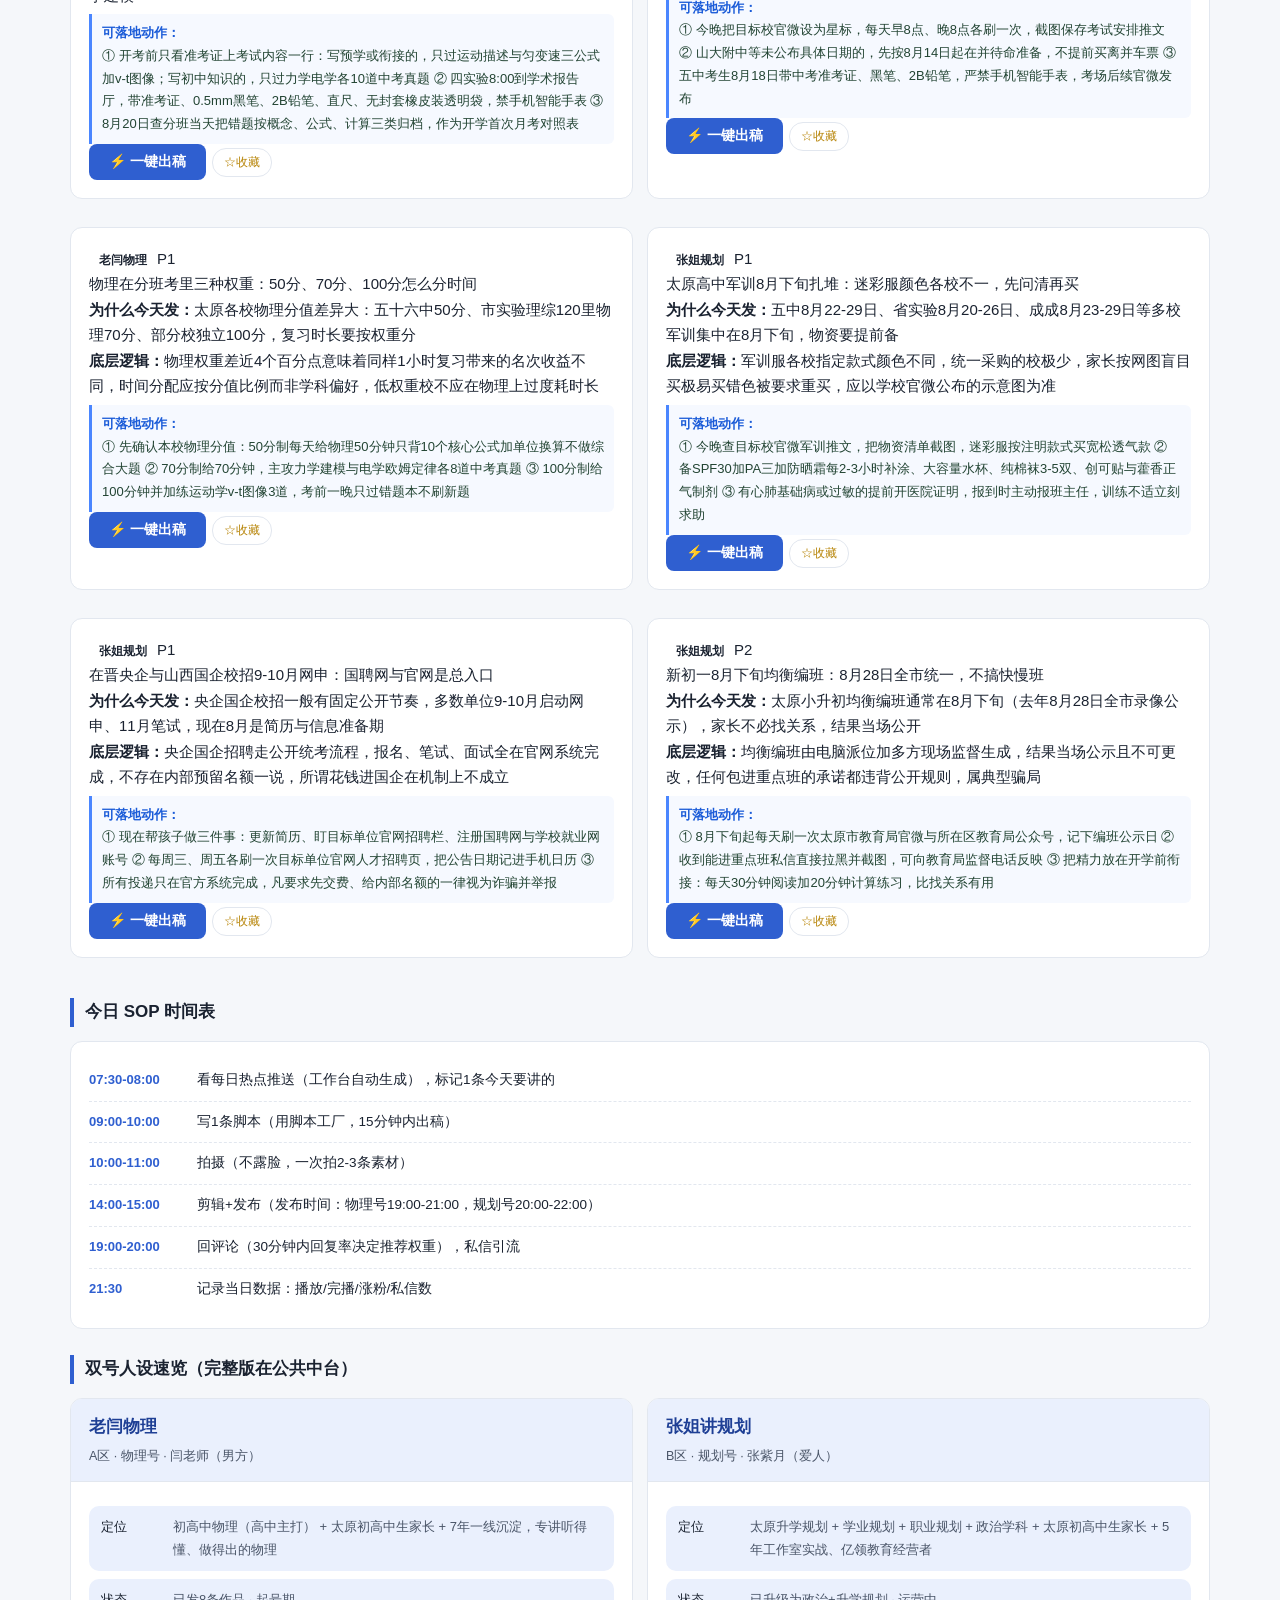
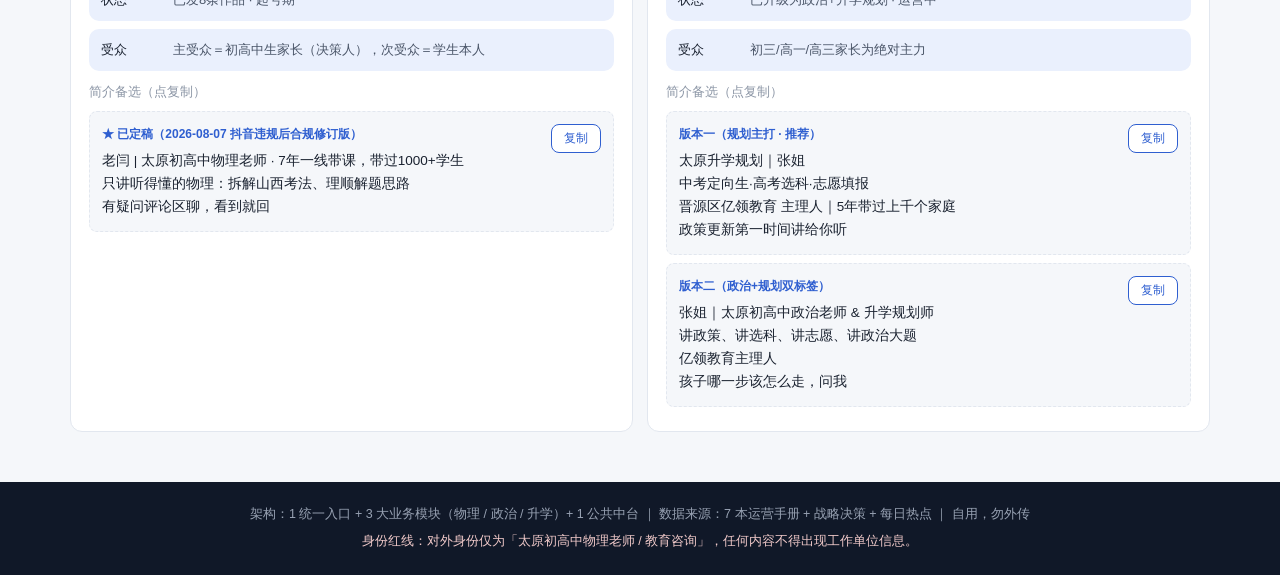
==== commit c57930ba: "weekly: 竞品雷达更新 2026-08-16" ====
--- a/index.html
+++ b/index.html
@@ -18,7 +18,6 @@
       </div>
     </div>
     <div class="today" id="today"></div>
-    <button class="lock-btn" id="relockBtn">🔒 锁定</button>
   </div>
 </header>
 
@@ -77,17 +76,6 @@
   <div class="draft-list" id="draftList"></div>
 </div>
 <div class="toast" id="toast"></div>
-
-<div class="lock-overlay" id="lockOverlay">
-  <div class="lock-box">
-    <div class="lk">🔐</div>
-    <h3>工作台已上锁</h3>
-    <p>输入访问密码后使用（内部工具，请勿外传）</p>
-    <div class="lock-err" id="lockErr"></div>
-    <input id="lockInput" type="password" inputmode="numeric" pattern="[0-9]*" placeholder="•••" autocomplete="off">
-    <button id="lockBtn">解锁</button>
-  </div>
-</div>
 
 <div class="lock-overlay hide" id="addHotOverlay">
   <div class="lock-box" style="max-width:480px;text-align:left">
@@ -158,41 +146,41 @@
   </div>
 </div>
 
-<script src="assets/data-core.js"></script>
-<script src="assets/data-methods.js"></script>
-<script src="assets/data-a.js"></script>
-<script src="assets/data-physics-content.js"></script>
-<script src="assets/data-politics.js"></script>
-<script src="assets/data-eduplan.js"></script>
-<script src="assets/data-tpl.js"></script>
-<script src="assets/data-strategy.js"></script>
-<script src="assets/data-today.js"></script>
-<script src="assets/today-feed.js"></script>
-<script src="assets/hot-events.js"></script>
-<script src="assets/my-events.js"></script>
-<script src="assets/school-news.js"></script>
-  <script src="assets/school-shared.js"></script>
-  <script src="assets/data-schools.js"></script>
-  <script src="assets/data-school-history.js"></script>
-  <script src="assets/data-school-aliases.js"></script>
-  <script src="assets/data-taiyuan-geo.js"></script>
-  <script src="assets/data-tier1.js"></script>
-<script src="assets/data-calendar.js"></script>
-  <script src="assets/data-rival.js"></script>
-  <script src="assets/data-parent.js"></script>
-  <script src="assets/data-parent-weekly.js"></script>
-  <script src="assets/data-policy.js"></script>
-<script src="assets/data-exam.js"></script>
-<script src="assets/data-copy.js"></script>
-<script src="assets/data-moment.js"></script>
-<script src="assets/moments.js"></script>
-<script src="assets/iterate-latest.js"></script>
-<script src="assets/data-live.js"></script>
-<script src="assets/data-livecard.js"></script>
-<script src="assets/data-article.js"></script>
-<script src="assets/data-scorelines.js"></script>
-<script src="assets/data-iterate-override.js"></script>
-<script src="assets/data-buffer.js"></script>
-<script src="assets/app.js"></script>
+<script src="assets/data-core.js?v=20260814"></script>
+<script src="assets/data-methods.js?v=20260814"></script>
+<script src="assets/data-a.js?v=20260814"></script>
+<script src="assets/data-physics-content.js?v=20260814"></script>
+<script src="assets/data-politics.js?v=20260814"></script>
+<script src="assets/data-eduplan.js?v=20260814"></script>
+<script src="assets/data-tpl.js?v=20260814"></script>
+<script src="assets/data-strategy.js?v=20260814"></script>
+<script src="assets/data-today.js?v=20260814"></script>
+<script src="assets/today-feed.js?v=20260814"></script>
+<script src="assets/hot-events.js?v=20260814"></script>
+<script src="assets/my-events.js?v=20260814"></script>
+<script src="assets/school-news.js?v=20260814"></script>
+  <script src="assets/school-shared.js?v=20260814"></script>
+  <script src="assets/data-schools.js?v=20260814"></script>
+  <script src="assets/data-school-history.js?v=20260814"></script>
+  <script src="assets/data-school-aliases.js?v=20260814"></script>
+  <script src="assets/data-taiyuan-geo.js?v=20260814"></script>
+  <script src="assets/data-tier1.js?v=20260814"></script>
+<script src="assets/data-calendar.js?v=20260814"></script>
+  <script src="assets/data-rival.js?v=20260814"></script>
+  <script src="assets/data-parent.js?v=20260814"></script>
+  <script src="assets/data-parent-weekly.js?v=20260814"></script>
+  <script src="assets/data-policy.js?v=20260814"></script>
+<script src="assets/data-exam.js?v=20260814"></script>
+<script src="assets/data-copy.js?v=20260814"></script>
+<script src="assets/data-moment.js?v=20260814"></script>
+<script src="assets/moments.js?v=20260814"></script>
+<script src="assets/iterate-latest.js?v=20260814"></script>
+<script src="assets/data-live.js?v=20260814"></script>
+<script src="assets/data-livecard.js?v=20260814"></script>
+<script src="assets/data-article.js?v=20260814"></script>
+<script src="assets/data-scorelines.js?v=20260814"></script>
+<script src="assets/data-iterate-override.js?v=20260814"></script>
+<script src="assets/data-buffer.js?v=20260814"></script>
+<script src="assets/app.js?v=20260814"></script>
 </body>
 </html>
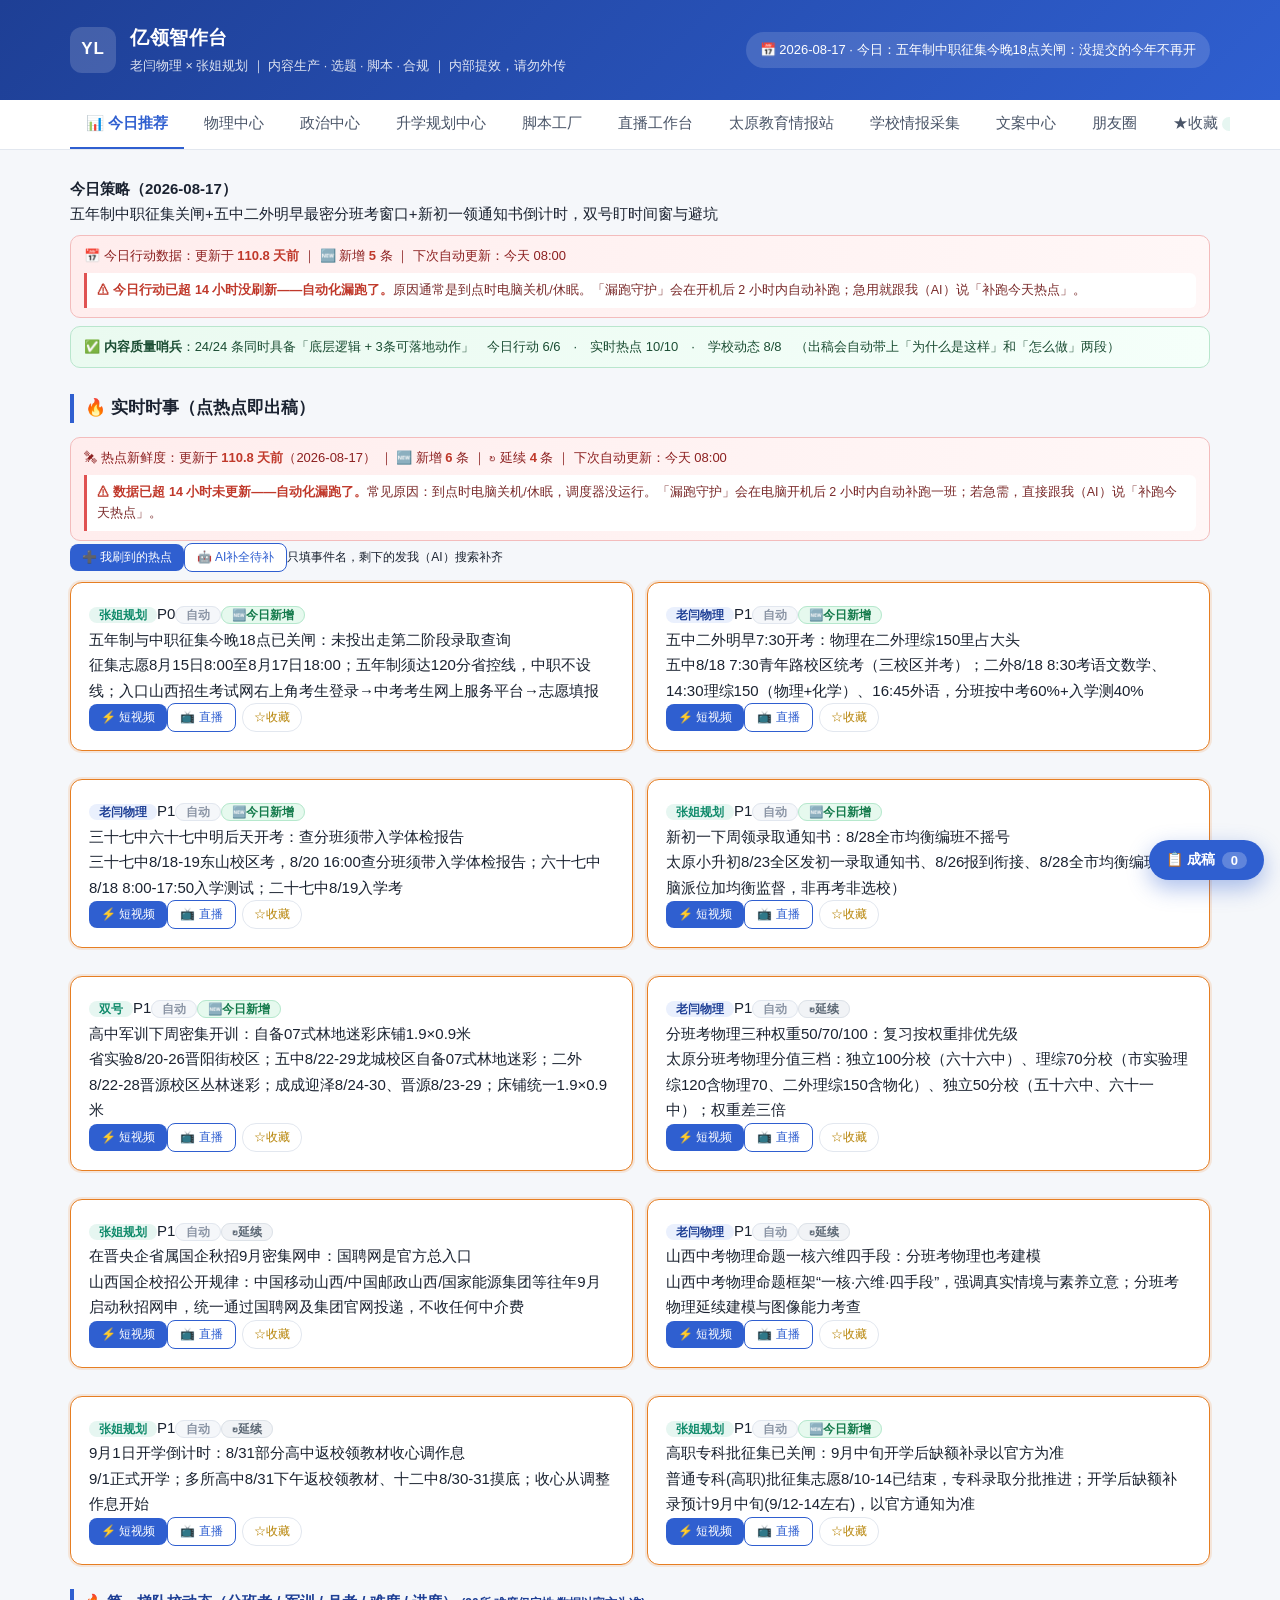
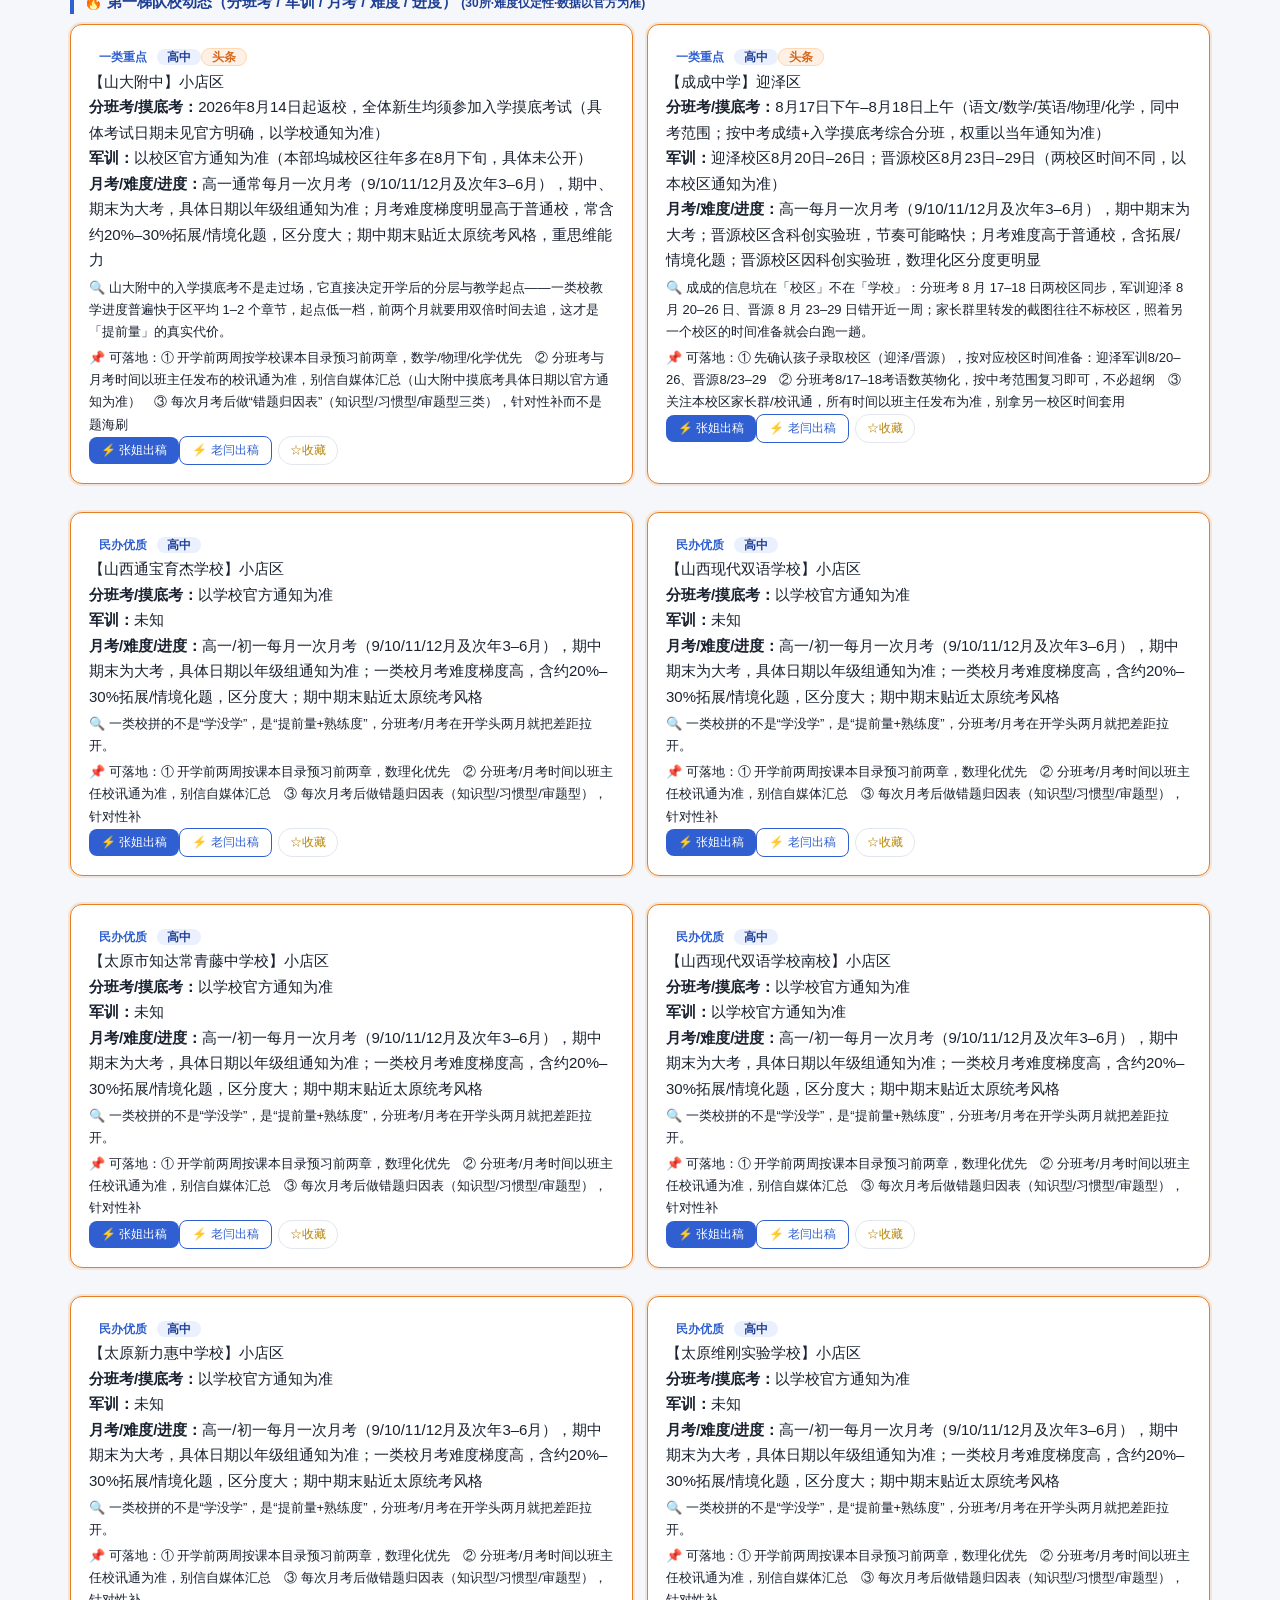
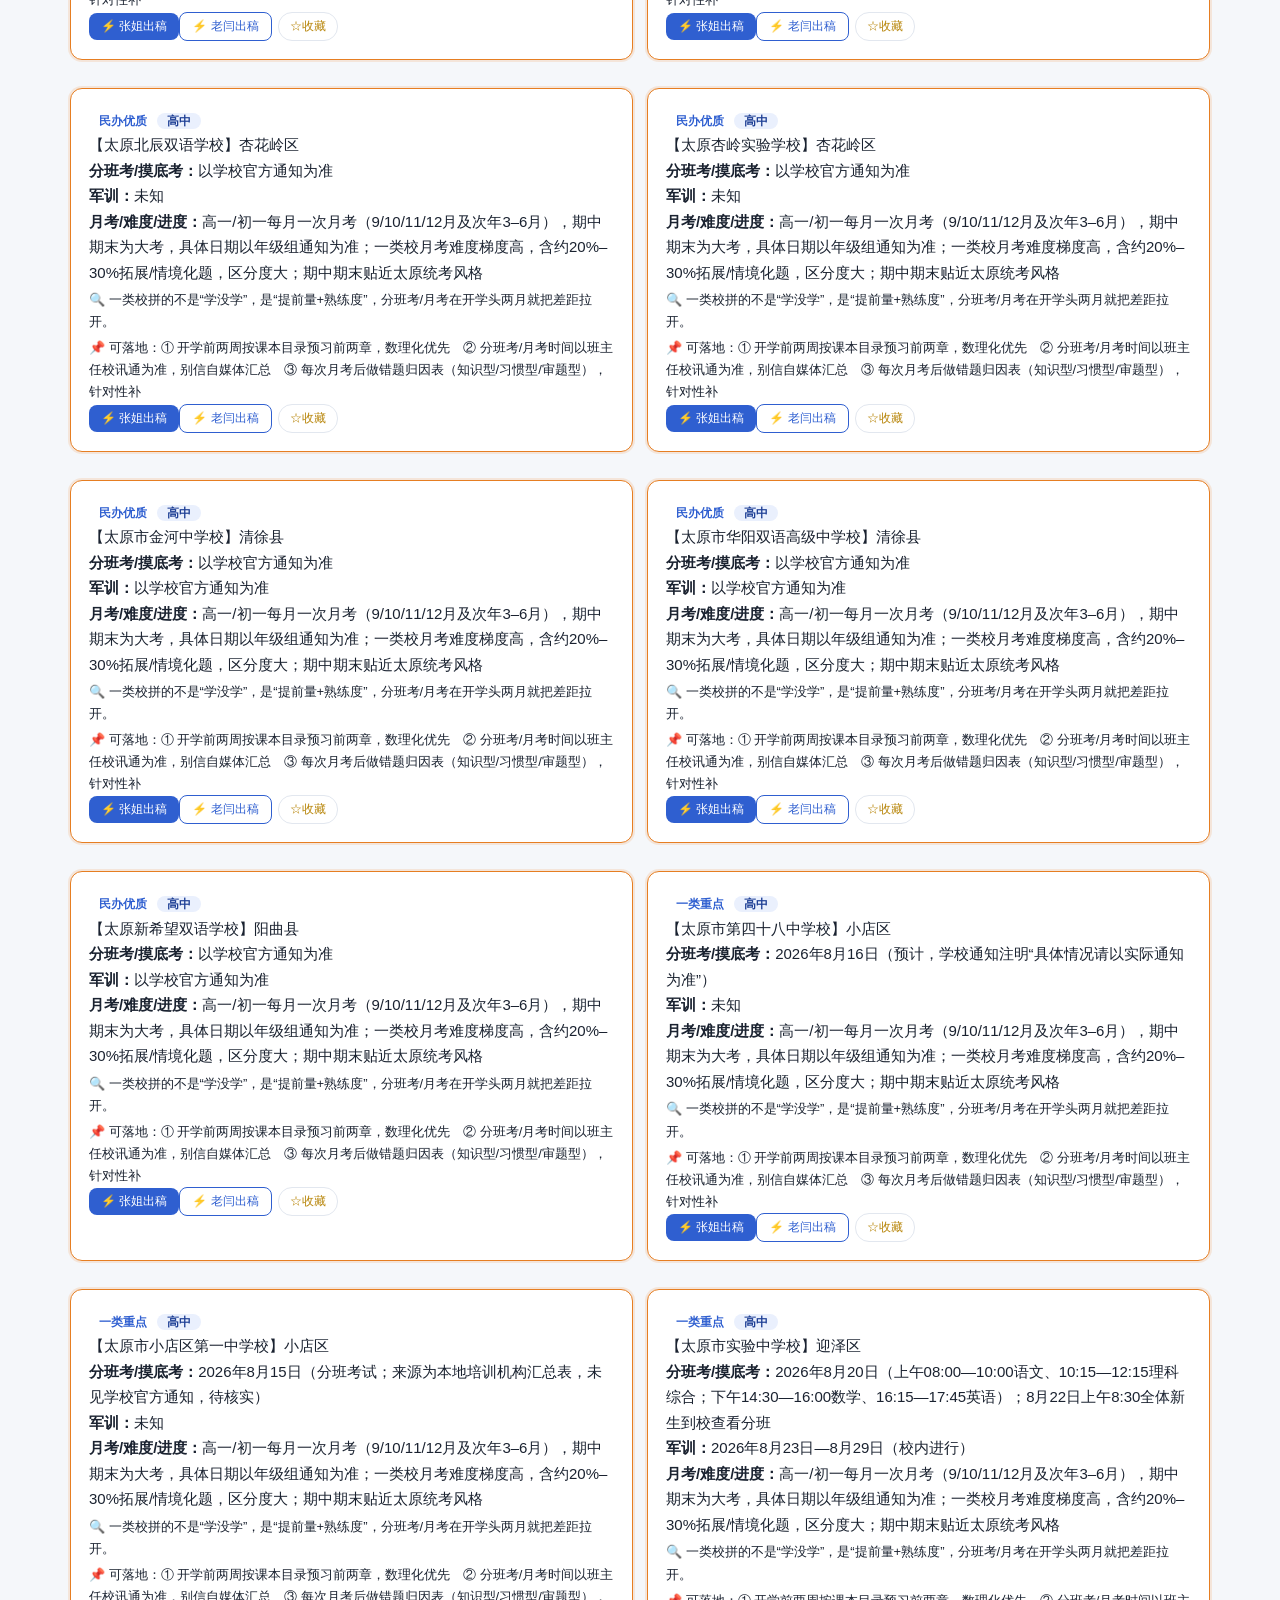
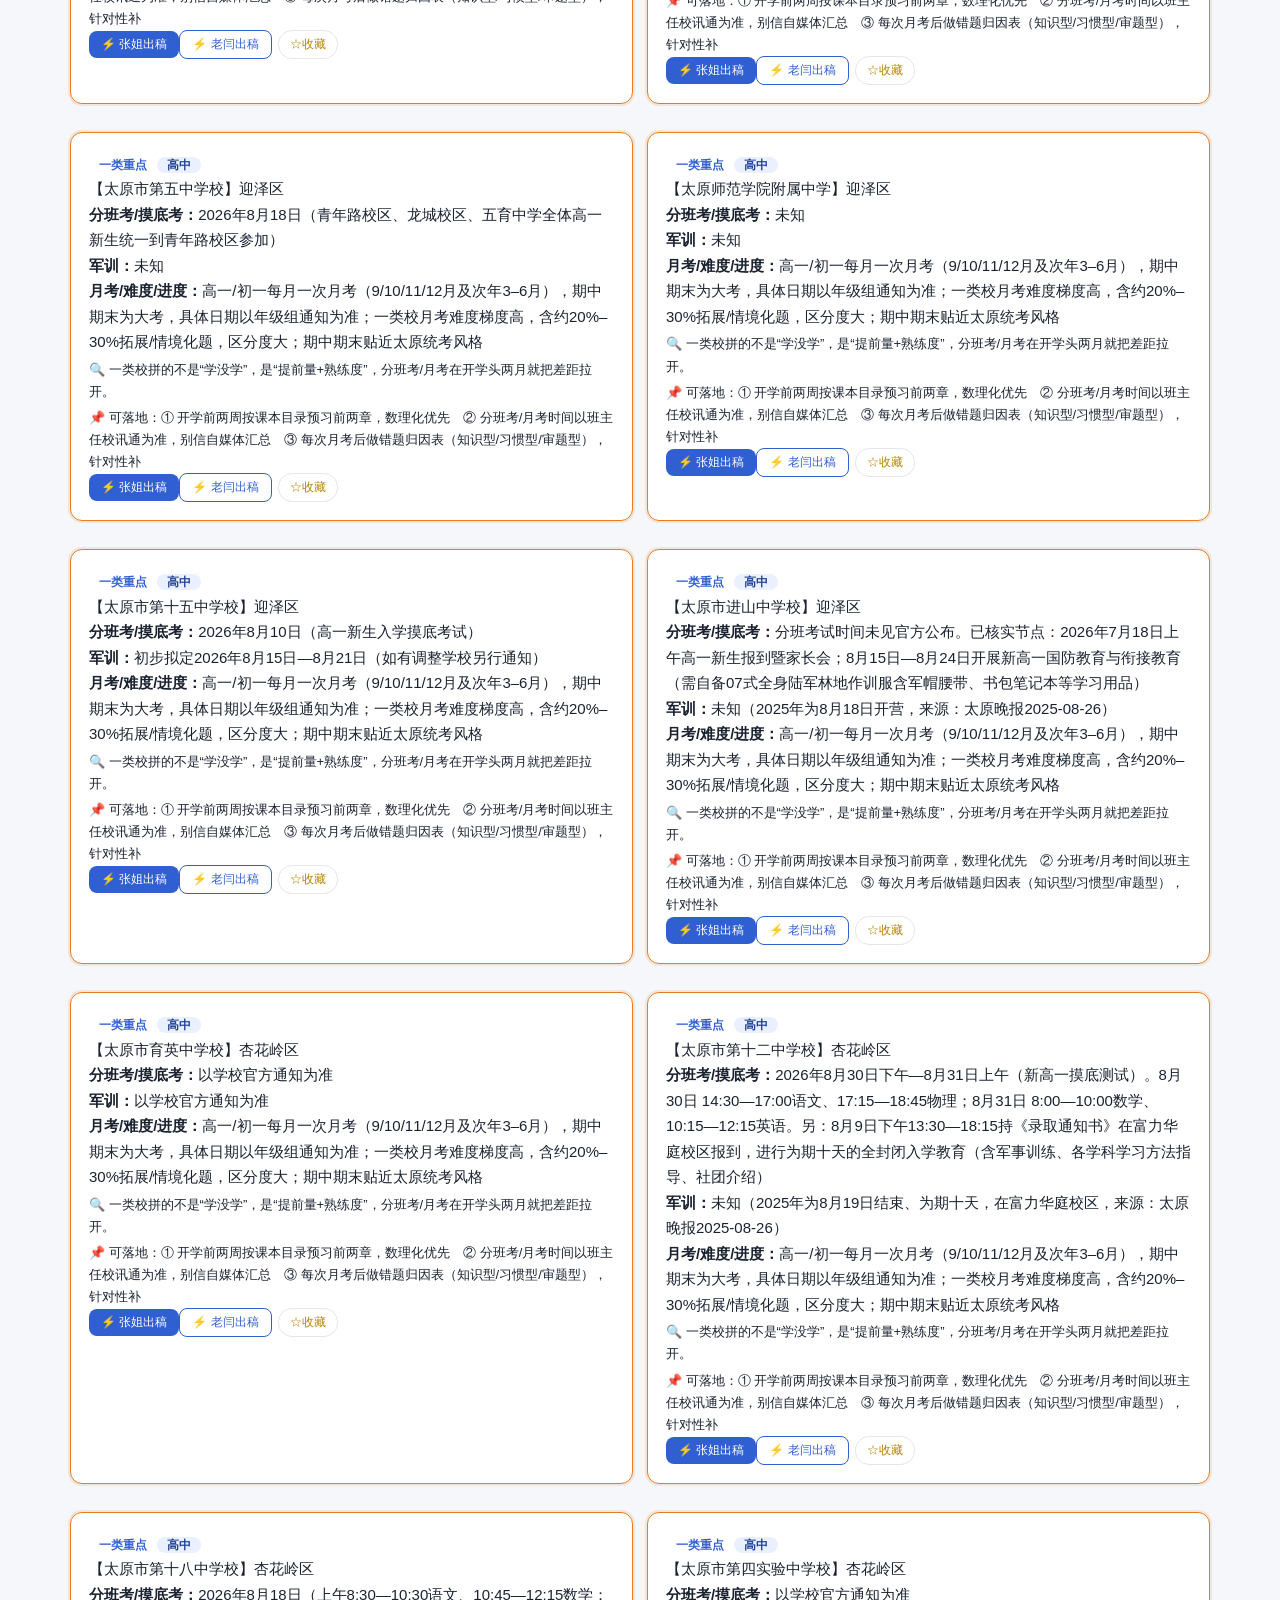
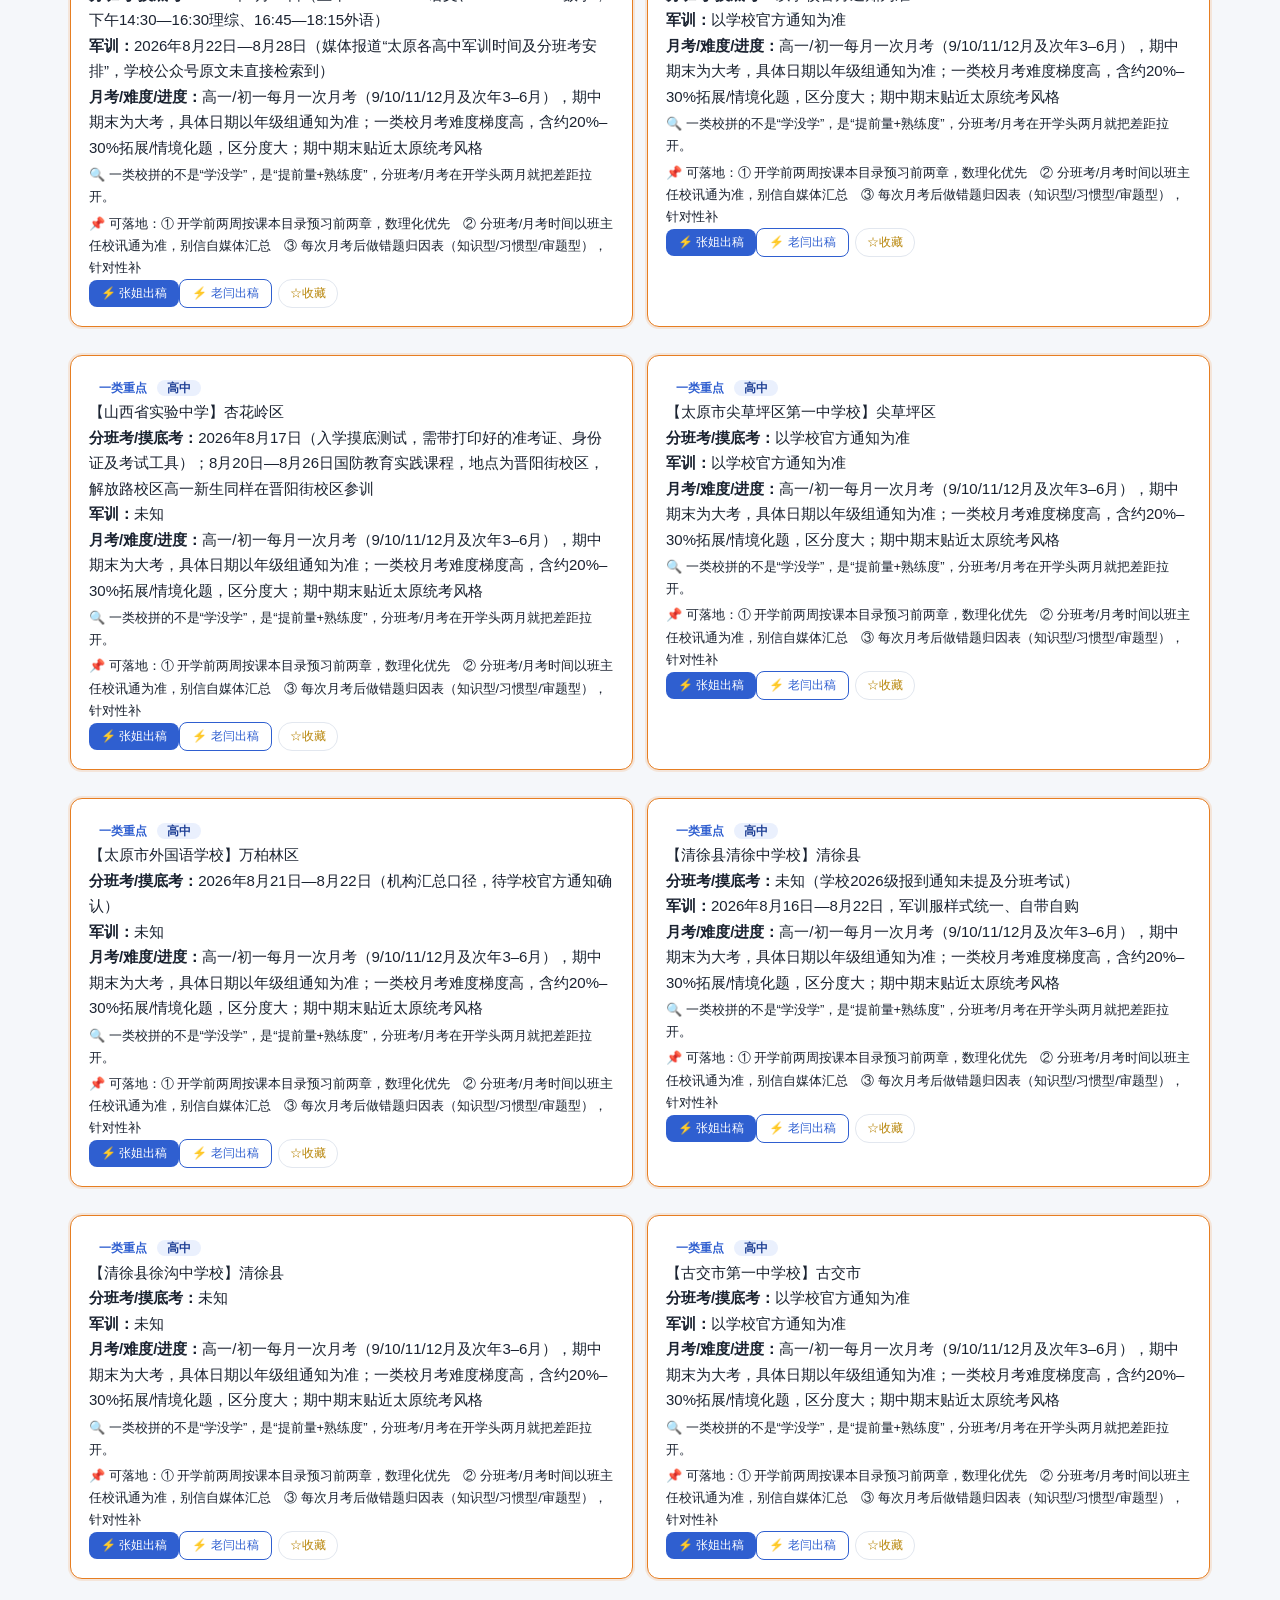
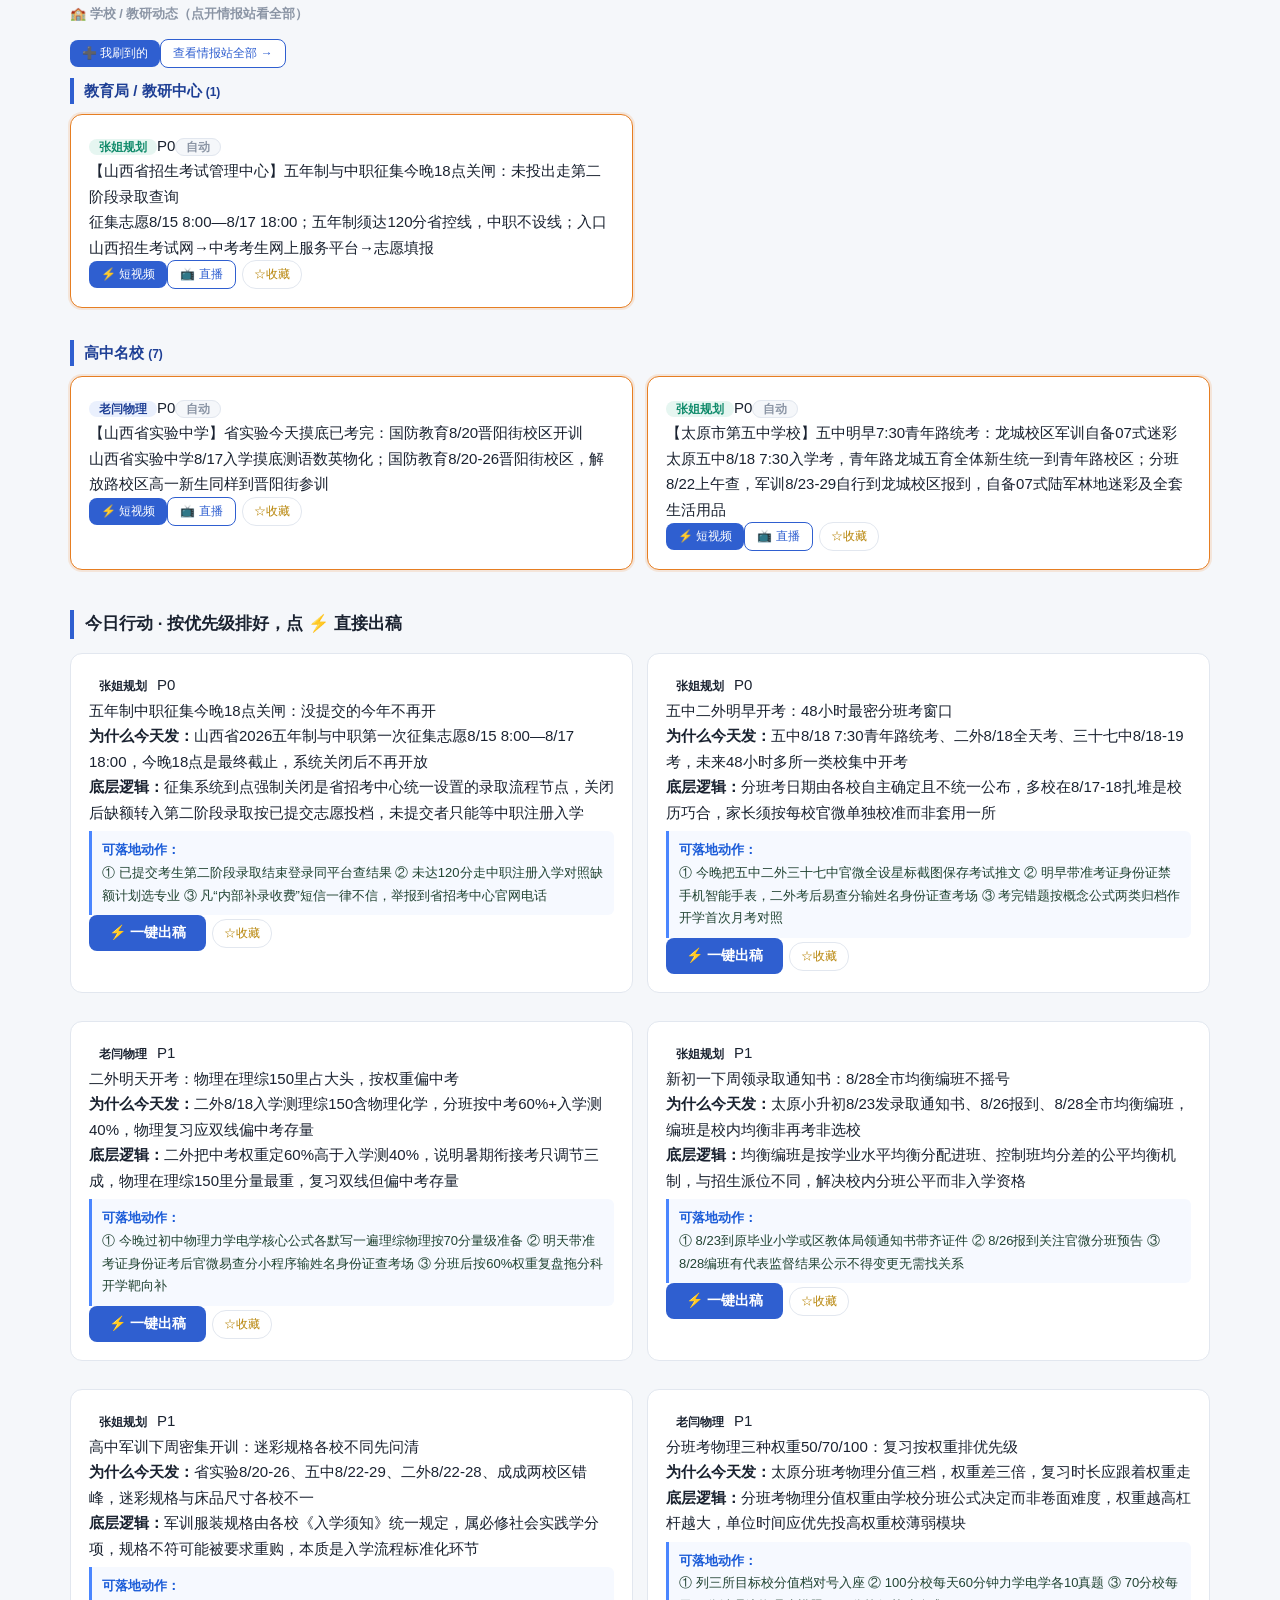
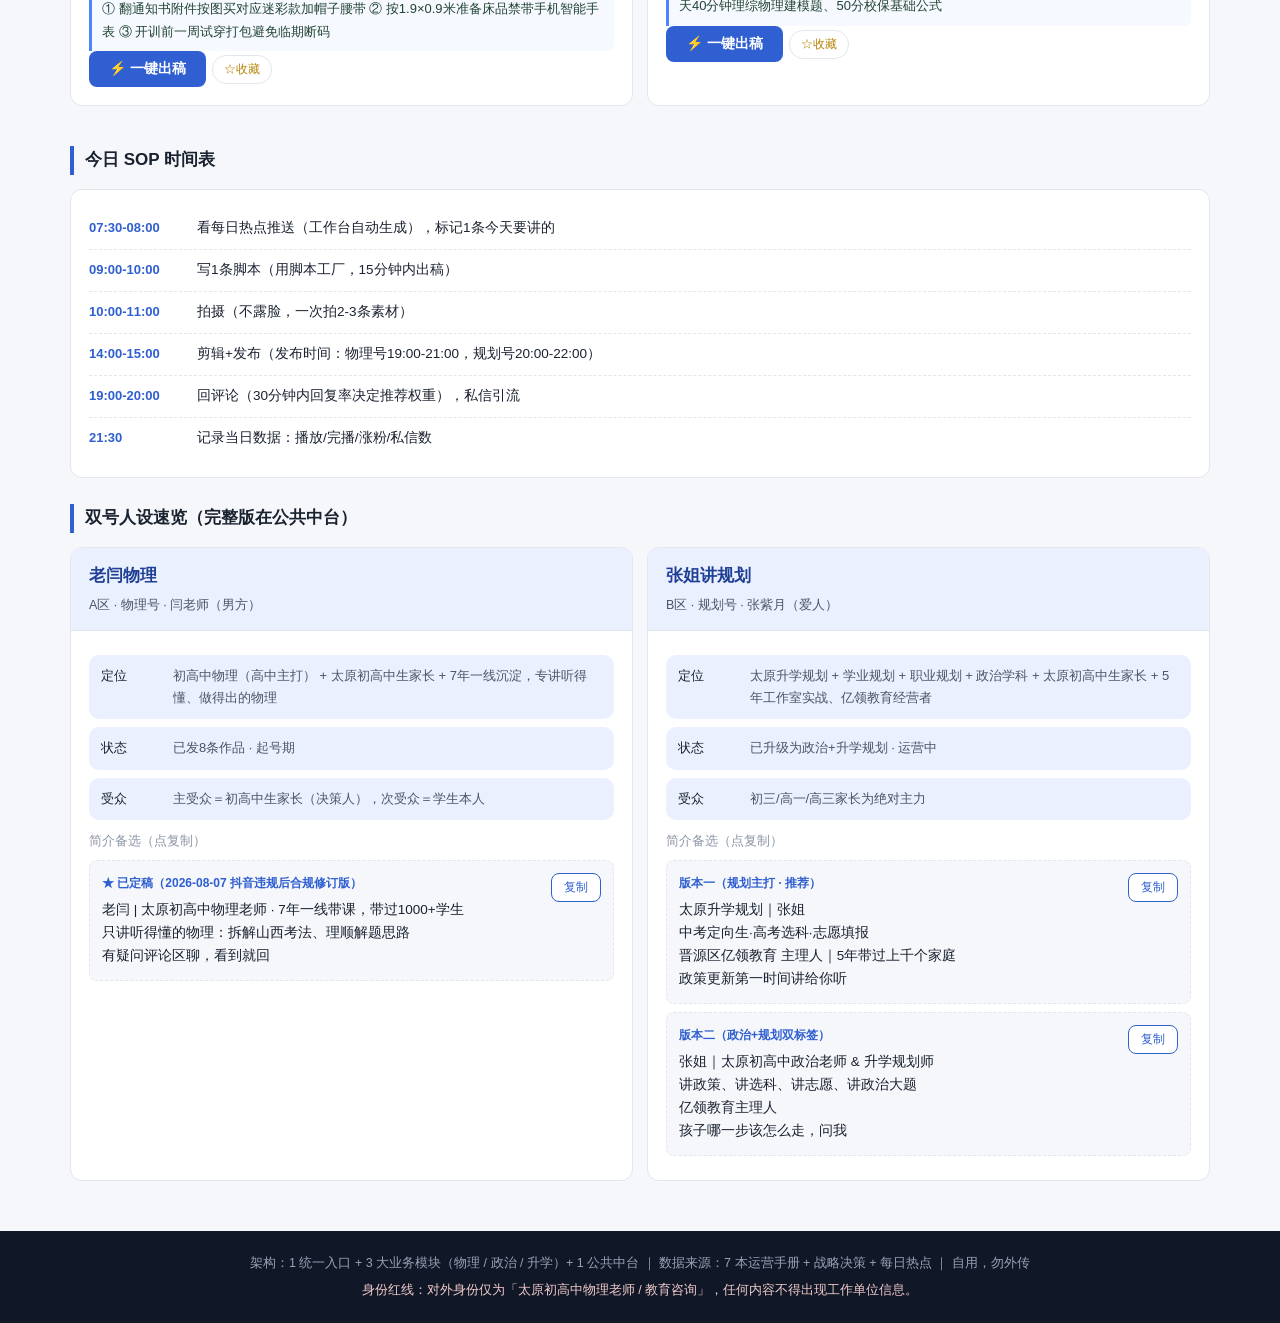
==== commit 4e4e9c4b: "weekly: 家长焦点更新 2026-08-17" ====
--- a/index.html
+++ b/index.html
@@ -149,8 +149,10 @@
 <script src="assets/data-core.js?v=20260814"></script>
 <script src="assets/data-methods.js?v=20260814"></script>
 <script src="assets/data-a.js?v=20260814"></script>
-<script src="assets/data-physics-content.js?v=20260814"></script>
-<script src="assets/data-politics.js?v=20260814"></script>
+  <script src="assets/data-physics-content.js?v=20260814"></script>
+  <script src="assets/data-physics-feature.js?v=20260816"></script>
+  <script src="assets/data-feature-news.js?v=20260817"></script>
+  <script src="assets/data-politics.js?v=20260814"></script>
 <script src="assets/data-eduplan.js?v=20260814"></script>
 <script src="assets/data-tpl.js?v=20260814"></script>
 <script src="assets/data-strategy.js?v=20260814"></script>
